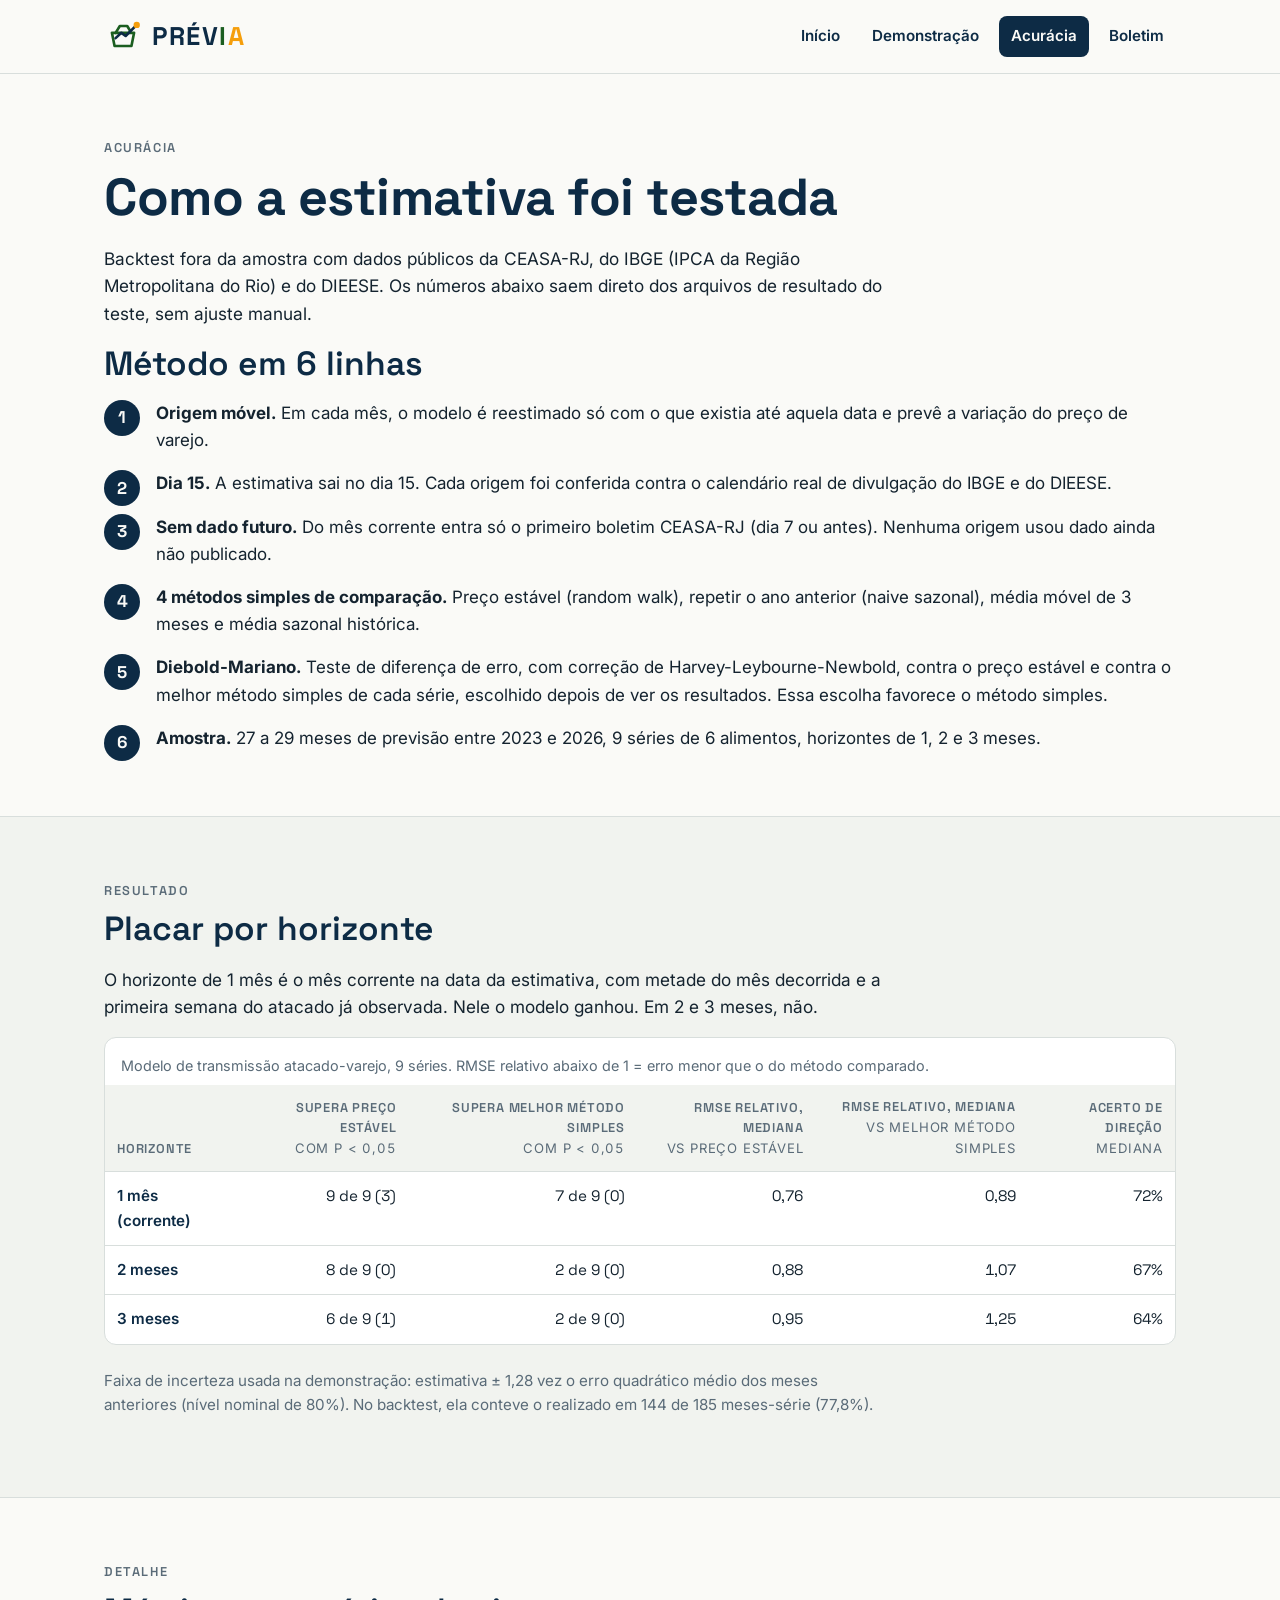
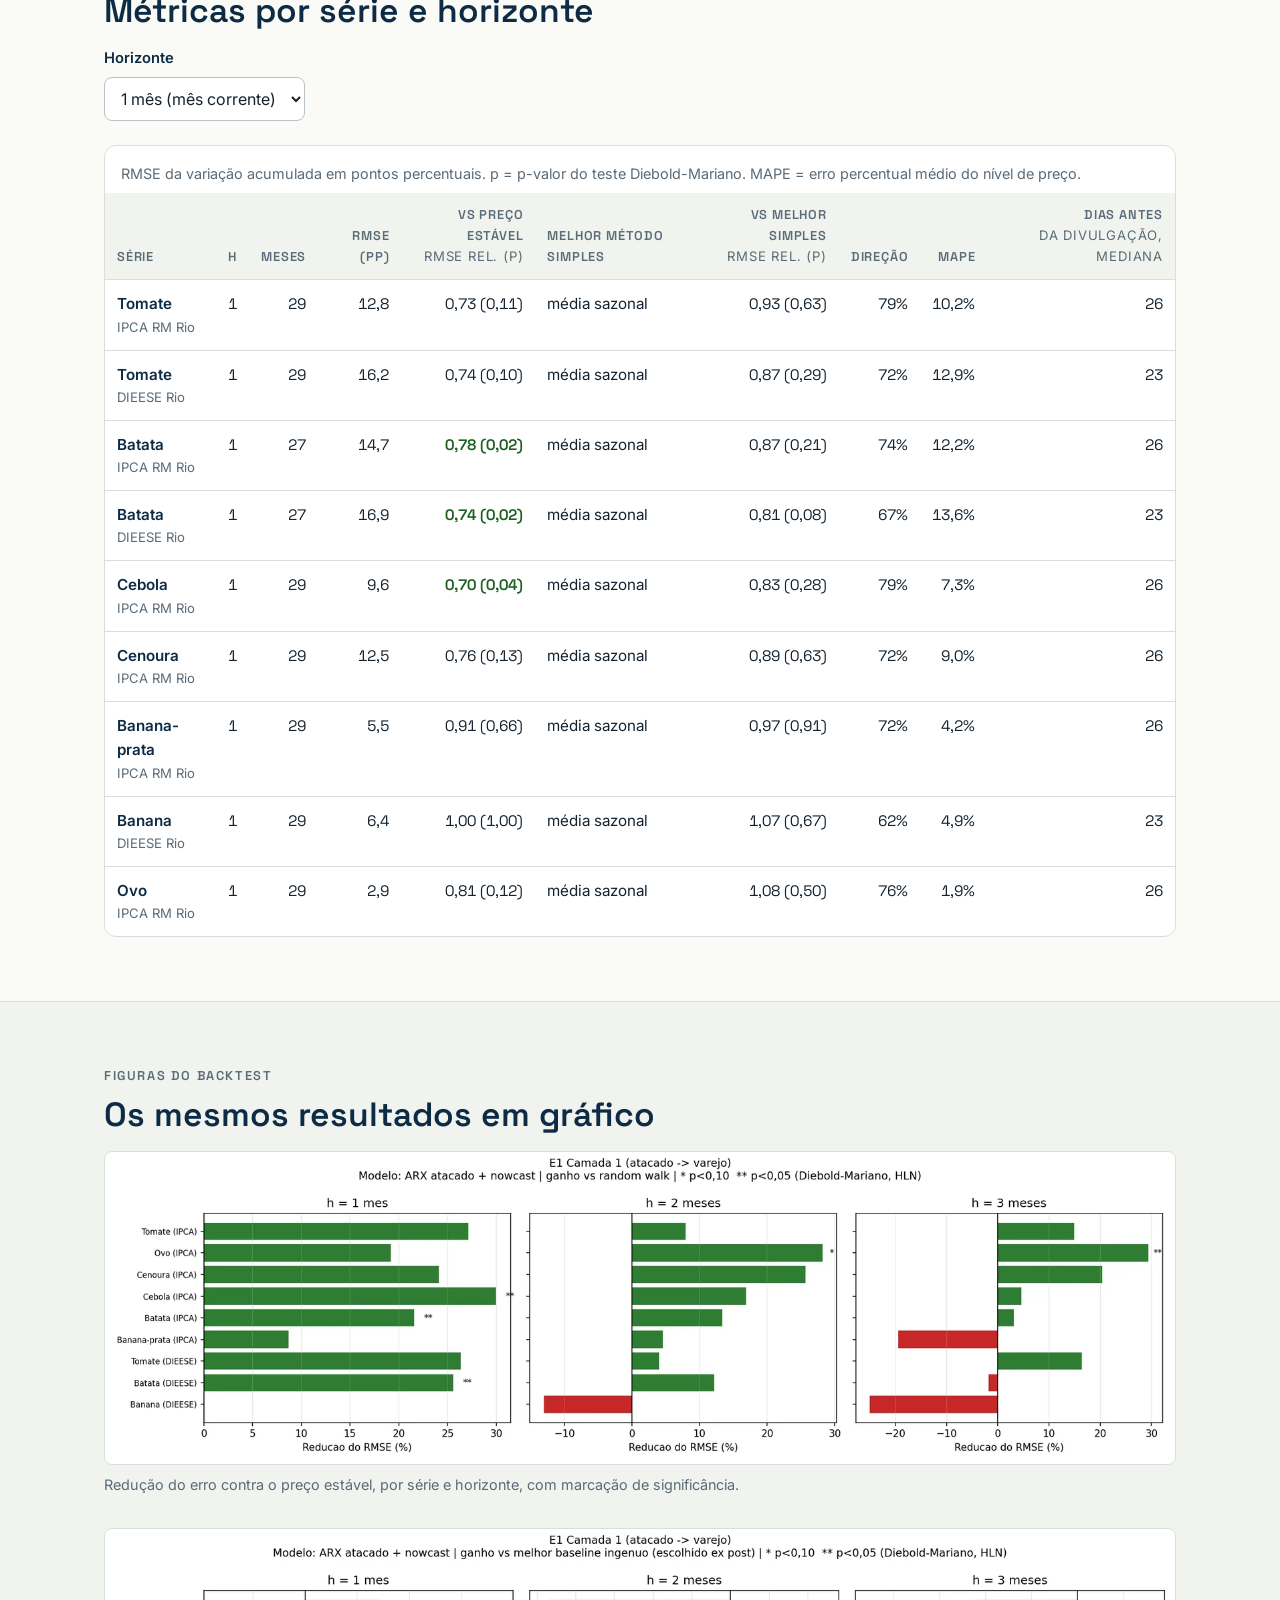
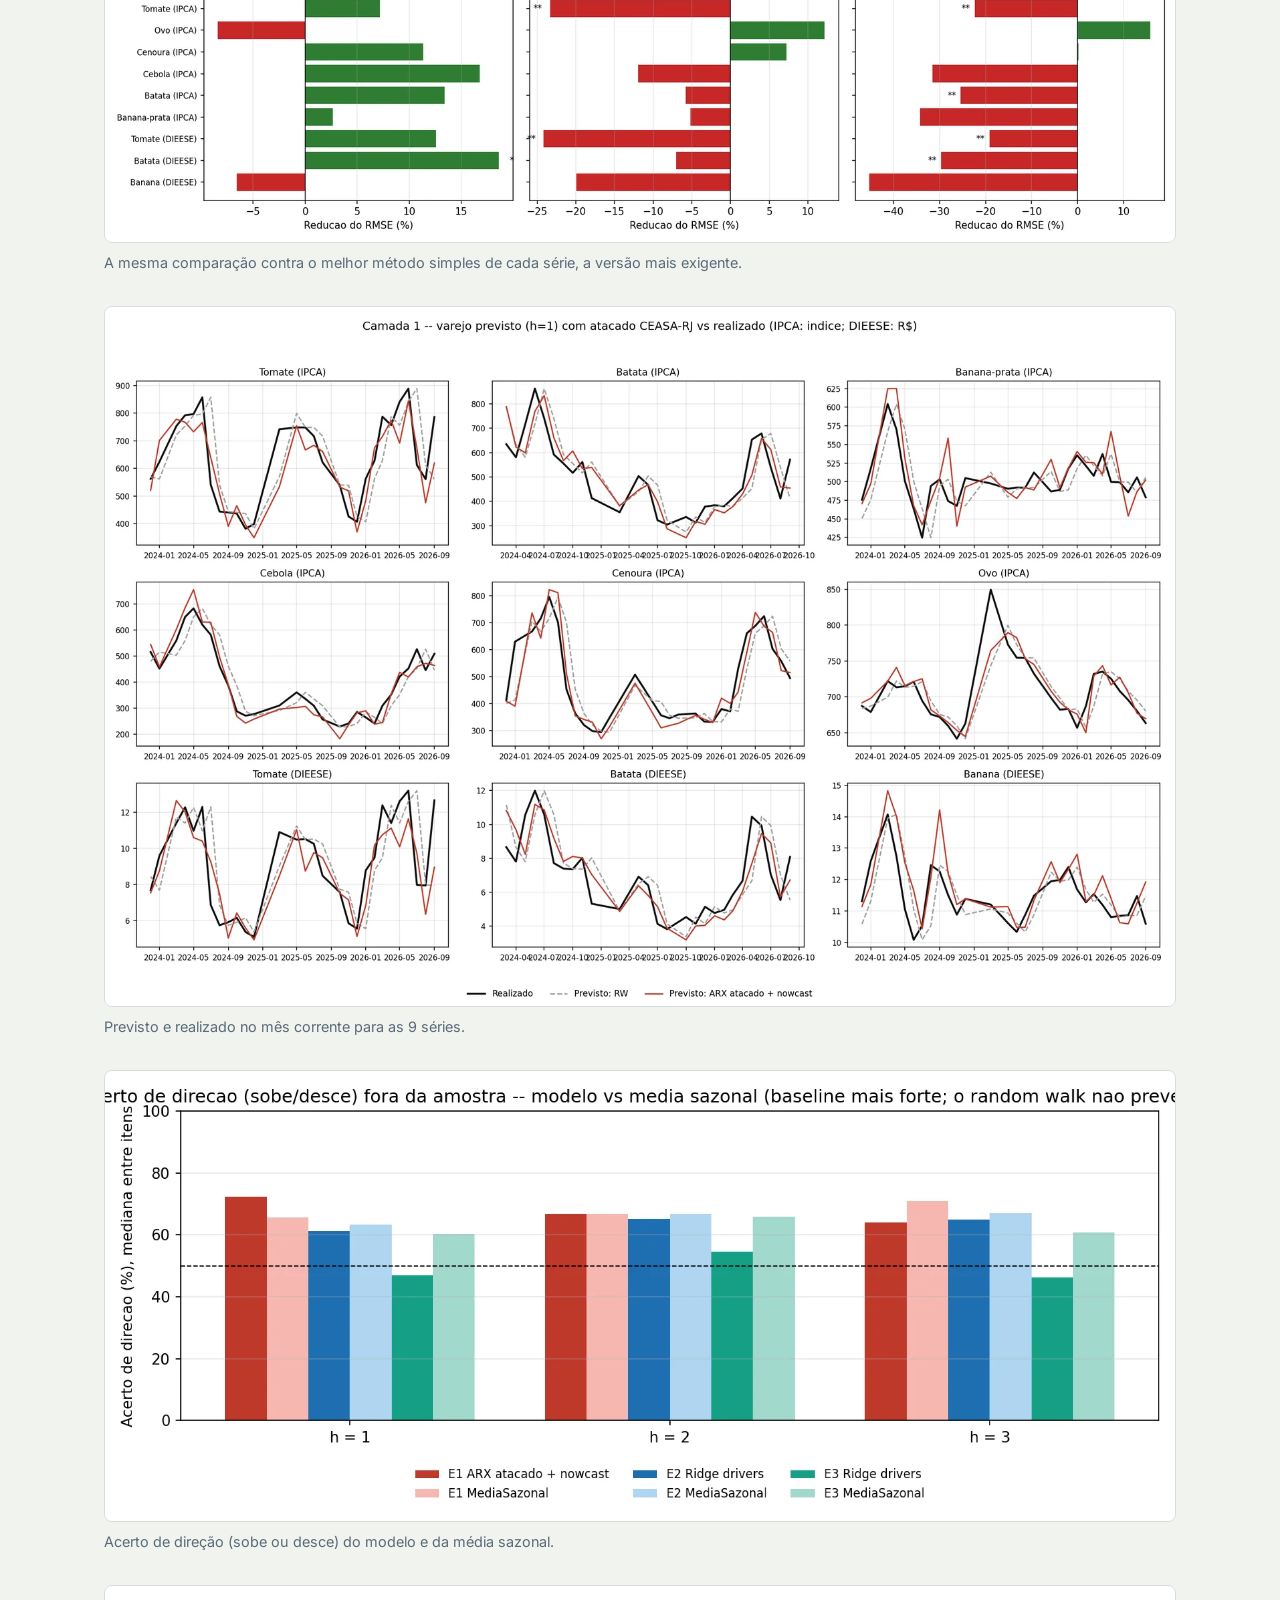
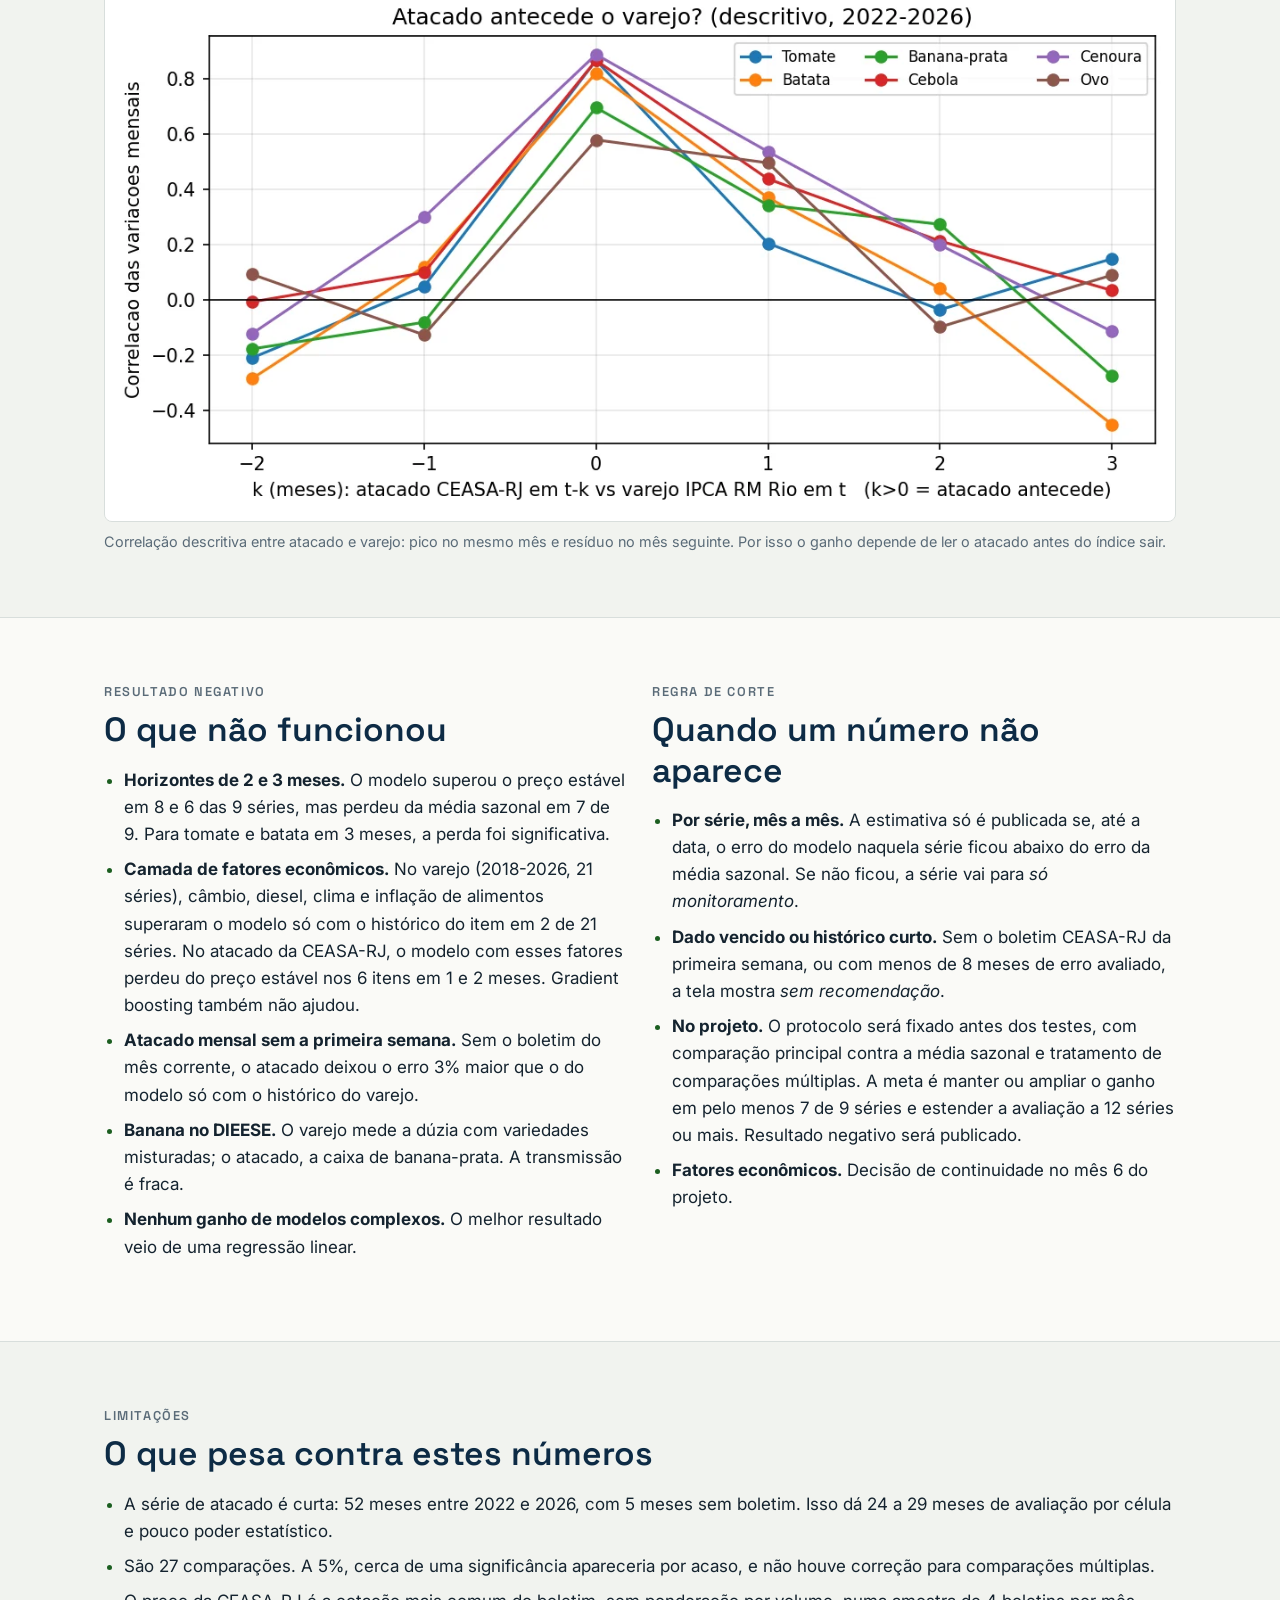
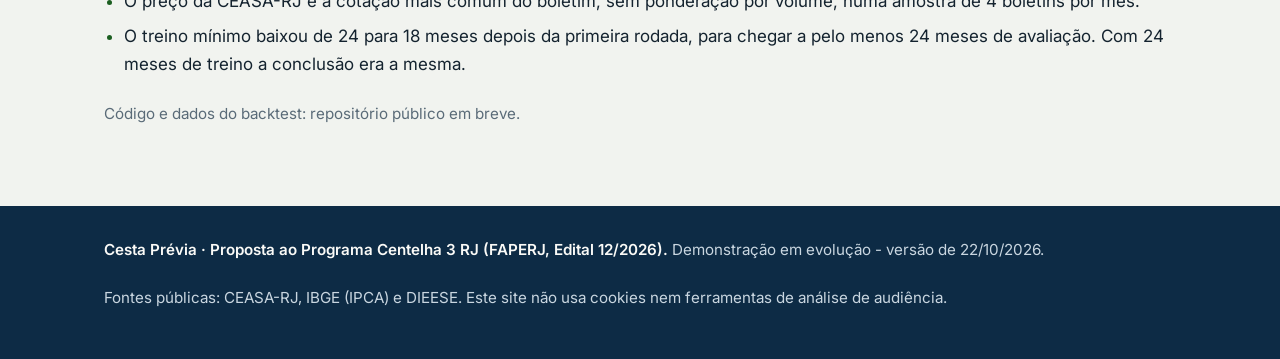
==== acuracia/index.html @ 847cf332 "Site de demonstracao da PREVIA (Centelha 3 RJ, Fase 2)" ====
<!DOCTYPE html>
<html lang="pt-BR">
<head>
<meta charset="utf-8">
<meta name="viewport" content="width=device-width, initial-scale=1">
<title>Acurácia · Cesta Prévia</title>
<meta name="description" content="Como a PRÉVIA foi testada: backtest fora da amostra com dados públicos, métricas por item e horizonte, figuras, o que não funcionou e a regra de corte.">
<meta name="theme-color" content="#0D2B45">
<link rel="icon" type="image/png" sizes="32x32" href="../assets/img/favicon-32.png">
<link rel="apple-touch-icon" href="../assets/img/apple-touch-icon.png">
<link rel="preconnect" href="https://fonts.googleapis.com">
<link rel="preconnect" href="https://fonts.gstatic.com" crossorigin>
<link rel="stylesheet" href="https://fonts.googleapis.com/css2?family=Inter:wght@400;500;600;700&family=Space+Grotesk:wght@500;600;700&display=swap">
<link rel="stylesheet" href="../assets/css/site.css">
<script src="../assets/js/comum.js" defer></script>
<script src="../assets/js/acuracia.js" defer></script>
</head>
<body>
<a class="pular" href="#conteudo">Pular para o conteúdo</a>

<header class="topo">
  <div class="container">
    <a class="marca" href="../" aria-label="PRÉVIA, página inicial">
      <svg viewBox="0 0 72 72" aria-hidden="true" focusable="false"><path d="M22 30 L30 17 H44 L50 27" stroke="#1B5E20" stroke-width="5" fill="none" stroke-linecap="round" stroke-linejoin="round"/><path d="M15 30 H57 L52 55 H20 Z" stroke="#1B5E20" stroke-width="5" fill="none" stroke-linejoin="round"/><path d="M22 40 L33 30 L41 36 L62 15" stroke="#0D2B45" stroke-width="5" fill="none" stroke-linecap="round" stroke-linejoin="round"/><circle cx="62" cy="15" r="6" fill="#F59E0B"/></svg>
      <span class="wordmark" aria-hidden="true">PRÉV<span class="i">I</span><span class="a">A</span></span>
    </a>
    <nav class="nav" aria-label="Principal">
      <ul>
        <li><a href="../">Início</a></li>
        <li><a href="../demo/">Demonstração</a></li>
        <li><a href="./" aria-current="page">Acurácia</a></li>
        <li><a href="../boletim/">Boletim</a></li>
      </ul>
    </nav>
  </div>
</header>

<main id="conteudo">
  <section class="secao" aria-labelledby="t-acc">
    <div class="container">
      <span class="rotulo">Acurácia</span>
      <h1 id="t-acc">Como a estimativa foi testada</h1>
      <p class="intro">Backtest fora da amostra com dados públicos da CEASA-RJ, do IBGE (IPCA da Região Metropolitana do Rio) e do DIEESE. Os números abaixo saem direto dos arquivos de resultado do teste, sem ajuste manual.</p>

      <h2>Método em 6 linhas</h2>
      <ol class="passos">
        <li><strong>Origem móvel.</strong> Em cada mês, o modelo é reestimado só com o que existia até aquela data e prevê a variação do preço de varejo.</li>
        <li><strong>Dia 15.</strong> A estimativa sai no dia 15. Cada origem foi conferida contra o calendário real de divulgação do IBGE e do DIEESE.</li>
        <li><strong>Sem dado futuro.</strong> Do mês corrente entra só o primeiro boletim CEASA-RJ (dia 7 ou antes). Nenhuma origem usou dado ainda não publicado.</li>
        <li><strong>4 métodos simples de comparação.</strong> Preço estável (random walk), repetir o ano anterior (naive sazonal), média móvel de 3 meses e média sazonal histórica.</li>
        <li><strong>Diebold-Mariano.</strong> Teste de diferença de erro, com correção de Harvey-Leybourne-Newbold, contra o preço estável e contra o melhor método simples de cada série, escolhido depois de ver os resultados. Essa escolha favorece o método simples.</li>
        <li><strong>Amostra.</strong> 27 a 29 meses de previsão entre 2023 e 2026, 9 séries de 6 alimentos, horizontes de 1, 2 e 3 meses.</li>
      </ol>
    </div>
  </section>

  <section class="secao secao-suave" aria-labelledby="t-placar">
    <div class="container">
      <span class="rotulo">Resultado</span>
      <h2 id="t-placar">Placar por horizonte</h2>
      <p class="intro">O horizonte de 1 mês é o mês corrente na data da estimativa, com metade do mês decorrida e a primeira semana do atacado já observada. Nele o modelo ganhou. Em 2 e 3 meses, não.</p>
      <div class="tabela-rolagem" tabindex="0" role="region" aria-labelledby="cap-placar">
        <table>
          <caption id="cap-placar">Modelo de transmissão atacado-varejo, 9 séries. RMSE relativo abaixo de 1 = erro menor que o do método comparado.</caption>
          <thead><tr>
            <th scope="col">Horizonte</th>
            <th scope="col" class="n">Supera preço estável<span class="sub">com p &lt; 0,05</span></th>
            <th scope="col" class="n">Supera melhor método simples<span class="sub">com p &lt; 0,05</span></th>
            <th scope="col" class="n">RMSE relativo, mediana<span class="sub">vs preço estável</span></th>
            <th scope="col" class="n">RMSE relativo, mediana<span class="sub">vs melhor método simples</span></th>
            <th scope="col" class="n">Acerto de direção<span class="sub">mediana</span></th>
          </tr></thead>
          <tbody id="corpo-placar"><tr><td colspan="6" class="estado">Carregando…</td></tr></tbody>
        </table>
      </div>
      <p class="ressalva" id="nota-faixa"></p>
    </div>
  </section>

  <section class="secao" aria-labelledby="t-metricas">
    <div class="container">
      <span class="rotulo">Detalhe</span>
      <h2 id="t-metricas">Métricas por série e horizonte</h2>
      <div class="controles">
        <div class="campo">
          <label for="sel-h">Horizonte</label>
          <select id="sel-h">
            <option value="1" selected>1 mês (mês corrente)</option>
            <option value="2">2 meses</option>
            <option value="3">3 meses</option>
            <option value="todos">Todos</option>
          </select>
        </div>
      </div>
      <div class="tabela-rolagem" tabindex="0" role="region" aria-labelledby="cap-metricas">
        <table>
          <caption id="cap-metricas">RMSE da variação acumulada em pontos percentuais. p = p-valor do teste Diebold-Mariano. MAPE = erro percentual médio do nível de preço.</caption>
          <thead><tr>
            <th scope="col">Série</th>
            <th scope="col" class="n">h</th>
            <th scope="col" class="n">Meses</th>
            <th scope="col" class="n">RMSE (pp)</th>
            <th scope="col" class="n">vs preço estável<span class="sub">RMSE rel. (p)</span></th>
            <th scope="col">Melhor método simples</th>
            <th scope="col" class="n">vs melhor simples<span class="sub">RMSE rel. (p)</span></th>
            <th scope="col" class="n">Direção</th>
            <th scope="col" class="n">MAPE</th>
            <th scope="col" class="n">Dias antes<span class="sub">da divulgação, mediana</span></th>
          </tr></thead>
          <tbody id="corpo-metricas"><tr><td colspan="10" class="estado">Carregando…</td></tr></tbody>
        </table>
      </div>
    </div>
  </section>

  <section class="secao secao-suave" aria-labelledby="t-fig">
    <div class="container">
      <span class="rotulo">Figuras do backtest</span>
      <h2 id="t-fig">Os mesmos resultados em gráfico</h2>
      <div class="figuras">
        <figure>
          <img src="../assets/img/figuras/fig4_E1_ganho_vs_rw.webp" width="1600" height="467" loading="lazy" alt="Barras de redução do RMSE contra o preço estável por série e horizonte. No horizonte de 1 mês as 9 séries têm redução, com significância a 5% em cebola IPCA, batata IPCA e batata DIEESE.">
          <figcaption>Redução do erro contra o preço estável, por série e horizonte, com marcação de significância.</figcaption>
        </figure>
        <figure>
          <img src="../assets/img/figuras/fig4b_E1_ganho_vs_melhor_baseline.webp" width="1600" height="467" loading="lazy" alt="Barras de redução do RMSE contra o melhor método simples. No horizonte de 1 mês 7 de 9 séries têm redução, nenhuma significativa; em 2 e 3 meses a maioria das séries tem aumento de erro.">
          <figcaption>A mesma comparação contra o melhor método simples de cada série, a versão mais exigente.</figcaption>
        </figure>
        <figure>
          <img src="../assets/img/figuras/fig1_E1_previsto_vs_realizado_h1.webp" width="1600" height="1046" loading="lazy" alt="Nove painéis com a variação mensal prevista e a realizada no horizonte de 1 mês, de dezembro de 2023 a setembro de 2026, uma por série.">
          <figcaption>Previsto e realizado no mês corrente para as 9 séries.</figcaption>
        </figure>
        <figure>
          <img src="../assets/img/figuras/fig7_acerto_direcao.webp" width="1500" height="630" loading="lazy" alt="Barras de acerto de direção do modelo e da média sazonal por série no horizonte de 1 mês; mediana de 72% para o modelo e 66% para a média sazonal.">
          <figcaption>Acerto de direção (sobe ou desce) do modelo e da média sazonal.</figcaption>
        </figure>
        <figure>
          <img src="../assets/img/figuras/fig0_atacado_antecede_varejo.webp" width="1200" height="600" loading="lazy" alt="Correlação entre a variação do atacado com defasagem de k meses e a variação do varejo, por item; o pico fica em k igual a zero, com resíduo em k igual a um.">
          <figcaption>Correlação descritiva entre atacado e varejo: pico no mesmo mês e resíduo no mês seguinte. Por isso o ganho depende de ler o atacado antes do índice sair.</figcaption>
        </figure>
      </div>
    </div>
  </section>

  <section class="secao" aria-labelledby="t-nao">
    <div class="container grade-2">
      <div>
        <span class="rotulo">Resultado negativo</span>
        <h2 id="t-nao">O que não funcionou</h2>
        <ul class="lista">
          <li><strong>Horizontes de 2 e 3 meses.</strong> O modelo superou o preço estável em 8 e 6 das 9 séries, mas perdeu da média sazonal em 7 de 9. Para tomate e batata em 3 meses, a perda foi significativa.</li>
          <li><strong>Camada de fatores econômicos.</strong> No varejo (2018-2026, 21 séries), câmbio, diesel, clima e inflação de alimentos superaram o modelo só com o histórico do item em 2 de 21 séries. No atacado da CEASA-RJ, o modelo com esses fatores perdeu do preço estável nos 6 itens em 1 e 2 meses. Gradient boosting também não ajudou.</li>
          <li><strong>Atacado mensal sem a primeira semana.</strong> Sem o boletim do mês corrente, o atacado deixou o erro 3% maior que o do modelo só com o histórico do varejo.</li>
          <li><strong>Banana no DIEESE.</strong> O varejo mede a dúzia com variedades misturadas; o atacado, a caixa de banana-prata. A transmissão é fraca.</li>
          <li><strong>Nenhum ganho de modelos complexos.</strong> O melhor resultado veio de uma regressão linear.</li>
        </ul>
      </div>
      <div>
        <span class="rotulo">Regra de corte</span>
        <h2>Quando um número não aparece</h2>
        <ul class="lista">
          <li><strong>Por série, mês a mês.</strong> A estimativa só é publicada se, até a data, o erro do modelo naquela série ficou abaixo do erro da média sazonal. Se não ficou, a série vai para <em>só monitoramento</em>.</li>
          <li><strong>Dado vencido ou histórico curto.</strong> Sem o boletim CEASA-RJ da primeira semana, ou com menos de 8 meses de erro avaliado, a tela mostra <em>sem recomendação</em>.</li>
          <li><strong>No projeto.</strong> O protocolo será fixado antes dos testes, com comparação principal contra a média sazonal e tratamento de comparações múltiplas. A meta é manter ou ampliar o ganho em pelo menos 7 de 9 séries e estender a avaliação a 12 séries ou mais. Resultado negativo será publicado.</li>
          <li><strong>Fatores econômicos.</strong> Decisão de continuidade no mês 6 do projeto.</li>
        </ul>
      </div>
    </div>
  </section>

  <section class="secao secao-suave" aria-labelledby="t-lim">
    <div class="container">
      <span class="rotulo">Limitações</span>
      <h2 id="t-lim">O que pesa contra estes números</h2>
      <ul class="lista">
        <li>A série de atacado é curta: 52 meses entre 2022 e 2026, com 5 meses sem boletim. Isso dá 24 a 29 meses de avaliação por célula e pouco poder estatístico.</li>
        <li>São 27 comparações. A 5%, cerca de uma significância apareceria por acaso, e não houve correção para comparações múltiplas.</li>
        <li>O preço da CEASA-RJ é a cotação mais comum do boletim, sem ponderação por volume, numa amostra de 4 boletins por mês.</li>
        <li>O treino mínimo baixou de 24 para 18 meses depois da primeira rodada, para chegar a pelo menos 24 meses de avaliação. Com 24 meses de treino a conclusão era a mesma.</li>
      </ul>
      <p class="ressalva">Código e dados do backtest: repositório público em breve.</p>
    </div>
  </section>
</main>

<footer class="rodape">
  <div class="container">
    <p><strong>Cesta Prévia · Proposta ao Programa Centelha 3 RJ (FAPERJ, Edital 12/2026).</strong> Demonstração em evolução - versão de 22/10/2026.</p>
    <p>Fontes públicas: CEASA-RJ, IBGE (IPCA) e DIEESE. Este site não usa cookies nem ferramentas de análise de audiência.</p>
  </div>
</footer>
</body>
</html>
---- assets/css/site.css ----
/* PRÉVIA, demo pública. Tokens do guia de identidade (Papel, Navy, Verde, Âmbar só para alta). */
:root {
  --papel: #FAFAF7;
  --branco: #FFFFFF;
  --navy: #0D2B45;
  --navy-2: #12324B;
  --verde: #1B5E20;
  --verde-claro: #E8F1E8;
  --verde-brilho: #3DDC84;
  --ambar: #F59E0B;
  --tinta: #14232F;
  --muted: #5A6B78;
  --linha: #D8DEDC;
  --linha-forte: #B9C3C8;
  --fundo-suave: #F1F3EF;
  --soft-escuro: #C9D6E0;
  --display: "Space Grotesk", "Segoe UI", system-ui, sans-serif;
  --texto: "Inter", -apple-system, "Segoe UI", Roboto, sans-serif;
  --s1: 4px; --s2: 8px; --s3: 16px; --s4: 24px; --s5: 32px; --s6: 48px; --s7: 64px;
  --raio: 12px;
  --largura: 1120px;
}

*, *::before, *::after { box-sizing: border-box; }
html { -webkit-text-size-adjust: 100%; scroll-behavior: smooth; }
@media (prefers-reduced-motion: reduce) { html { scroll-behavior: auto; } }
body {
  margin: 0; background: var(--papel); color: var(--tinta);
  font-family: var(--texto); font-size: 17px; line-height: 1.6;
}
img { max-width: 100%; height: auto; display: block; }
a { color: var(--verde); text-underline-offset: 3px; }
a:hover { color: var(--navy); }
:focus-visible { outline: 3px solid var(--navy); outline-offset: 2px; border-radius: 4px; }
h1, h2, h3, h4 { font-family: var(--display); color: var(--navy); line-height: 1.2; margin: 0 0 var(--s3); }
h1 { font-size: clamp(2rem, 4.6vw, 3.25rem); font-weight: 700; letter-spacing: -0.5px; }
h2 { font-size: clamp(1.6rem, 3vw, 2.1rem); font-weight: 600; }
h3 { font-size: 1.25rem; font-weight: 600; }
p { margin: 0 0 var(--s3); }
.num, .tab-num { font-family: var(--display); font-variant-numeric: tabular-nums; }
.muted { color: var(--muted); }
.sr-only {
  position: absolute; width: 1px; height: 1px; padding: 0; margin: -1px;
  overflow: hidden; clip: rect(0, 0, 0, 0); white-space: nowrap; border: 0;
}

/* Pular para o conteúdo */
.pular {
  position: absolute; left: var(--s3); top: -60px; z-index: 100;
  background: var(--navy); color: var(--papel); padding: var(--s2) var(--s3); border-radius: 8px;
}
.pular:focus { top: var(--s2); color: var(--papel); }

.container { max-width: var(--largura); margin: 0 auto; padding: 0 var(--s4); }

/* Cabeçalho */
.topo { background: var(--papel); border-bottom: 1px solid var(--linha); }
.topo .container { display: flex; align-items: center; justify-content: space-between; gap: var(--s3); flex-wrap: wrap; padding-top: var(--s3); padding-bottom: var(--s3); }
.marca { display: inline-flex; align-items: center; gap: 10px; text-decoration: none; color: var(--navy); }
.marca svg { width: 38px; height: 38px; flex: none; }
.wordmark { font-family: var(--display); font-weight: 700; font-size: 1.6rem; letter-spacing: 1.5px; color: var(--navy); }
.wordmark .i { color: var(--verde); }
.wordmark .a { color: var(--ambar); } /* cor travada pelo guia; logotipo é isento do critério de contraste e o link tem nome acessível */
.nav ul { list-style: none; display: flex; flex-wrap: wrap; gap: var(--s1) var(--s2); margin: 0; padding: 0; }
.nav a {
  display: inline-block; padding: 8px 12px; border-radius: 8px; text-decoration: none;
  color: var(--navy); font-weight: 600; font-size: 0.95rem; min-height: 40px;
}
.nav a:hover { background: var(--fundo-suave); }
.nav a[aria-current="page"] { background: var(--navy); color: var(--papel); }

/* Faixa de demonstração */
.faixa-demo {
  background: var(--navy); color: var(--papel); font-size: 0.95rem;
  position: sticky; top: 0; z-index: 50; border-bottom: 3px solid var(--ambar);
}
.faixa-demo .container { display: flex; gap: var(--s3); align-items: center; padding-top: 10px; padding-bottom: 10px; flex-wrap: wrap; }
.selo {
  font-family: var(--display); font-weight: 700; font-size: 0.78rem; letter-spacing: 1.4px;
  background: var(--ambar); color: #0B1A2A; border-radius: 6px; padding: 4px 10px; text-transform: uppercase;
}

/* Botões */
.botao {
  display: inline-flex; align-items: center; justify-content: center; gap: var(--s2);
  font-family: var(--display); font-weight: 600; font-size: 1.05rem; text-decoration: none;
  border-radius: var(--raio); padding: 14px 24px; min-height: 48px; border: 2px solid transparent; cursor: pointer;
}
.botao-principal { background: var(--verde); color: #FFFFFF; }
.botao-principal:hover { background: #144A18; color: #FFFFFF; }
.botao-secundario { background: transparent; color: var(--papel); border-color: var(--soft-escuro); }
.botao-secundario:hover { background: var(--navy-2); color: var(--papel); }
.botao-claro { background: var(--branco); color: var(--navy); border-color: var(--linha-forte); }
.botao-claro:hover { border-color: var(--navy); color: var(--navy); }
.botao-pequeno { font-size: 0.92rem; padding: 8px 14px; min-height: 40px; }
button.botao[disabled] { opacity: 0.6; cursor: not-allowed; }

/* Hero */
.hero { background: var(--navy); color: var(--papel); padding: var(--s7) 0 var(--s6); overflow: hidden; }
.hero .container { display: grid; grid-template-columns: 1.25fr 1fr; gap: var(--s5); align-items: center; }
.hero h1 { color: var(--papel); }
.hero .lead { font-size: 1.2rem; color: var(--soft-escuro); max-width: 36em; }
.hero .acoes { display: flex; flex-wrap: wrap; gap: var(--s3); margin-top: var(--s4); }
.hero-grafico svg { width: 100%; height: auto; }
.hero-nota { font-size: 0.85rem; color: #9FB0BC; margin-top: var(--s2); }

/* Seções */
.secao { padding: var(--s7) 0; }
.secao + .secao { border-top: 1px solid var(--linha); }
.secao-suave { background: var(--fundo-suave); }
.rotulo {
  display: block; font-family: var(--display); font-size: 0.8rem; font-weight: 600;
  letter-spacing: 1.6px; text-transform: uppercase; color: var(--muted); margin-bottom: var(--s2);
}
.intro { max-width: 46em; font-size: 1.08rem; }
.grade-2 { display: grid; grid-template-columns: repeat(2, minmax(0, 1fr)); gap: var(--s4); }
.grade-3 { display: grid; grid-template-columns: repeat(3, minmax(0, 1fr)); gap: var(--s4); }
.grade-4 { display: grid; grid-template-columns: repeat(4, minmax(0, 1fr)); gap: var(--s3); }
.grade-numeros { display: grid; grid-template-columns: repeat(auto-fit, minmax(190px, 1fr)); gap: var(--s3); }
.cartao {
  background: var(--branco); border: 1px solid var(--linha); border-radius: var(--raio); padding: var(--s4);
}
.cartao h3 { margin-bottom: var(--s2); }
.cartao p:last-child, .cartao ul:last-child { margin-bottom: 0; }
.tag {
  display: inline-block; font-family: var(--display); font-weight: 600; font-size: 0.78rem;
  letter-spacing: 1px; text-transform: uppercase; border-radius: 999px; padding: 3px 10px; margin-bottom: var(--s2);
}
.tag-pronto { background: var(--verde-claro); color: var(--verde); }
.tag-pd { background: var(--fundo-suave); color: var(--navy); border: 1.5px dashed var(--muted); }

/* Números da evidência */
.numero { background: var(--branco); border: 1px solid var(--linha); border-radius: var(--raio); padding: var(--s4); }
.numero .valor { font-family: var(--display); font-weight: 700; font-size: clamp(2.2rem, 4vw, 2.9rem); color: var(--navy); line-height: 1; display: block; margin-bottom: var(--s2); font-variant-numeric: tabular-nums; }
.numero .valor small { font-size: 0.5em; font-weight: 600; color: var(--muted); }
.numero p { font-size: 0.95rem; margin: 0; }
.ressalva { font-size: 0.95rem; color: var(--muted); max-width: 52em; margin-top: var(--s4); }

/* Passos */
.passos { counter-reset: passo; list-style: none; padding: 0; margin: 0; display: grid; gap: var(--s3); }
.passos li { position: relative; padding-left: 52px; }
.passos li::before {
  counter-increment: passo; content: counter(passo); position: absolute; left: 0; top: 0;
  width: 36px; height: 36px; border-radius: 50%; background: var(--navy); color: var(--papel);
  font-family: var(--display); font-weight: 700; display: flex; align-items: center; justify-content: center;
}

/* Equipe */
.pessoa h3 { margin-bottom: 4px; }
.pessoa .papel { font-family: var(--display); color: var(--verde); font-weight: 600; margin-bottom: var(--s2); }

/* Rodapé */
.rodape { background: var(--navy); color: var(--soft-escuro); padding: var(--s5) 0; font-size: 0.95rem; }
.rodape a { color: var(--papel); }
.rodape .container { display: grid; gap: var(--s2); }
.rodape strong { color: var(--papel); font-weight: 600; }

/* Tabelas */
.tabela-rolagem { overflow-x: auto; border: 1px solid var(--linha); border-radius: var(--raio); background: var(--branco); }
.tabela-rolagem:focus-visible { outline-offset: 4px; }
table { border-collapse: collapse; width: 100%; font-size: 0.95rem; }
caption { text-align: left; padding: var(--s3) var(--s3) var(--s2); color: var(--muted); font-size: 0.9rem; caption-side: top; }
th, td { padding: 12px 12px; text-align: left; vertical-align: top; border-bottom: 1px solid var(--linha); }
thead th {
  font-family: var(--display); font-size: 0.8rem; font-weight: 600; letter-spacing: 0.8px;
  text-transform: uppercase; color: var(--muted); background: var(--fundo-suave); vertical-align: bottom;
}
tbody tr:last-child td, tbody tr:last-child th { border-bottom: 0; }
tbody th { font-weight: 600; color: var(--navy); }
td.n, th.n { text-align: right; font-family: var(--display); font-variant-numeric: tabular-nums; white-space: nowrap; }
.sub { display: block; font-size: 0.82rem; color: var(--muted); font-weight: 400; font-family: var(--texto); }
tr.linha-grupo td, tr.linha-grupo th { border-top: 2px solid var(--linha-forte); }
.destaque-ok { color: var(--verde); font-weight: 600; }

/* Variação com seta (cor nunca sozinha: sempre glifo + sinal) */
.var { display: inline-flex; align-items: center; gap: 6px; font-family: var(--display); font-weight: 600; white-space: nowrap; font-variant-numeric: tabular-nums; }
.seta {
  display: inline-flex; align-items: center; justify-content: center; width: 20px; height: 20px;
  border-radius: 5px; font-size: 0.7rem; line-height: 1; flex: none;
}
.seta-alta { background: var(--ambar); color: #0B1A2A; }
.seta-queda { background: var(--verde); color: #FFFFFF; }
.seta-estavel { background: #DCE2E6; color: var(--navy); }
.faixa-txt { display: block; font-size: 0.82rem; color: var(--muted); font-family: var(--texto); font-weight: 500; }

/* Status */
.status {
  display: inline-block; font-family: var(--display); font-weight: 700; font-size: 0.75rem; letter-spacing: 0.8px;
  text-transform: uppercase; border-radius: 999px; padding: 5px 10px; white-space: nowrap;
}
.status-estimativa { background: var(--verde-claro); color: var(--verde); border: 1.5px solid var(--verde); }
.status-monitoramento { background: var(--branco); color: var(--navy); border: 1.5px dashed var(--muted); }
.status-sem_recomendacao { background: var(--fundo-suave); color: var(--tinta); border: 1.5px solid var(--linha-forte); }
.motivo { display: block; font-size: 0.8rem; color: var(--muted); margin-top: 6px; max-width: 16em; white-space: normal; }

/* Controles */
.controles { display: flex; flex-wrap: wrap; gap: var(--s3); align-items: flex-end; margin-bottom: var(--s4); }
.campo { display: grid; gap: 6px; }
.campo label, .rotulo-campo { font-weight: 600; font-size: 0.92rem; color: var(--navy); }
select, input[type="text"] {
  font: inherit; font-size: 1rem; color: var(--tinta); background: var(--branco);
  border: 1.5px solid var(--linha-forte); border-radius: 8px; padding: 9px 12px; min-height: 44px;
}
select:focus-visible, input:focus-visible { border-color: var(--navy); }
input[aria-invalid="true"] { border-color: #B42318; background: #FFF6F5; }
.erro-campo { color: #B42318; font-size: 0.85rem; }
.contexto-mes { background: var(--branco); border: 1px solid var(--linha); border-left: 4px solid var(--verde); border-radius: 8px; padding: var(--s3); margin-bottom: var(--s4); }
.contexto-mes p { margin: 0; }

/* Gráfico */
.grafico-cartao { background: var(--branco); border: 1px solid var(--linha); border-radius: var(--raio); padding: var(--s4); }
.grafico svg { width: 100%; height: auto; display: block; }
.legenda { display: flex; flex-wrap: wrap; gap: var(--s2) var(--s4); list-style: none; padding: 0; margin: var(--s3) 0 0; font-size: 0.9rem; color: var(--muted); }
.legenda li { display: inline-flex; align-items: center; gap: 8px; }
.amostra { display: inline-block; width: 28px; height: 0; border-top: 3px solid var(--navy); }
.amostra-prev { border-top: 3px dashed var(--verde); }
.amostra-ms { border-top: 2px dotted var(--muted); }
.amostra-faixa { height: 12px; border: 0; background: rgba(27, 94, 32, 0.16); }
details { margin-top: var(--s3); }
summary { cursor: pointer; font-weight: 600; color: var(--navy); min-height: 32px; }

/* Componentes */
.componentes { display: grid; gap: var(--s2); margin-top: var(--s3); }
.comp-linha { display: grid; grid-template-columns: minmax(150px, 15em) 1fr 6em; gap: var(--s3); align-items: center; font-size: 0.95rem; }
.comp-barra { position: relative; height: 22px; background: var(--fundo-suave); border-radius: 4px; }
.comp-barra .eixo { position: absolute; left: 50%; top: -4px; bottom: -4px; width: 2px; background: var(--linha-forte); }
.comp-barra .preenche { position: absolute; top: 3px; bottom: 3px; border-radius: 3px; }
.preenche-pos { background: var(--navy); }
.preenche-neg { background: var(--verde); }
.comp-linha.total { font-weight: 700; border-top: 1px solid var(--linha); padding-top: var(--s2); }

/* Minha Cesta */
.cesta-grade { display: grid; grid-template-columns: 1.3fr 1fr; gap: var(--s4); align-items: start; }
.cesta-linhas { display: grid; gap: var(--s2); }
.cesta-linha { display: grid; grid-template-columns: 1.4fr 0.8fr 0.9fr auto; gap: var(--s2); align-items: end; background: var(--branco); border: 1px solid var(--linha); border-radius: 10px; padding: var(--s2) var(--s3) var(--s3); }
.cesta-linha .campo label { font-size: 0.8rem; font-weight: 600; color: var(--muted); }
.cesta-linha input, .cesta-linha select { width: 100%; }
.cesta-linha .outro-nome { margin-top: 6px; }
.botao-remover { background: transparent; border: 1.5px solid var(--linha-forte); color: var(--tinta); border-radius: 8px; min-height: 44px; min-width: 44px; cursor: pointer; font-size: 1rem; }
.botao-remover:hover { border-color: #B42318; color: #B42318; }
.resultado { background: var(--navy); color: var(--papel); border-radius: var(--raio); padding: var(--s4); position: sticky; top: 64px; }
.resultado h3 { color: var(--papel); }
.resultado .grande { font-family: var(--display); font-weight: 700; font-size: clamp(2rem, 4vw, 2.6rem); line-height: 1.1; font-variant-numeric: tabular-nums; }
.resultado .linha-res { display: flex; justify-content: space-between; gap: var(--s3); border-top: 1px solid #1E3A54; padding: 10px 0; font-size: 0.95rem; }
.resultado .linha-res span:last-child { font-family: var(--display); font-weight: 600; text-align: right; font-variant-numeric: tabular-nums; }
.resultado .nota { color: var(--soft-escuro); font-size: 0.85rem; margin-top: var(--s2); margin-bottom: 0; }
.cobertura-barra { height: 10px; background: #1E3A54; border-radius: 999px; overflow: hidden; margin: 6px 0 4px; }
.cobertura-barra div { height: 100%; background: var(--verde-brilho); }
.cesta-itens { margin-top: var(--s3); }
.cesta-itens td, .cesta-itens th { font-size: 0.9rem; }

/* Figuras */
figure { margin: 0; }
figure img { border: 1px solid var(--linha); border-radius: 8px; background: #FFFFFF; }
figcaption { font-size: 0.9rem; color: var(--muted); margin-top: var(--s2); }
.figuras { display: grid; gap: var(--s5); }

/* Boletim */
.boletim { max-width: 680px; background: var(--branco); border: 1px solid var(--linha); border-radius: 16px; padding: var(--s5); }
.boletim-cab { display: flex; align-items: center; gap: var(--s3); border-bottom: 1px solid var(--linha); padding-bottom: var(--s3); margin-bottom: var(--s4); }
.boletim-cab svg { width: 44px; height: 44px; flex: none; }
.boletim h2 { font-size: 1.4rem; margin-bottom: 2px; }
.boletim h3 { font-size: 1.08rem; margin-top: var(--s4); }
.boletim ul { padding-left: 0; list-style: none; display: grid; gap: var(--s2); margin: 0 0 var(--s3); }
.boletim li { display: grid; grid-template-columns: auto 1fr; gap: 10px; align-items: start; }
.aviso-exemplo { background: var(--fundo-suave); border: 1.5px dashed var(--muted); border-radius: 10px; padding: var(--s3); margin-bottom: var(--s4); font-size: 0.95rem; }

.grade-boletim { display: grid; grid-template-columns: 1fr 1.25fr; gap: var(--s5); align-items: start; }

/* Listas de texto */
ul.lista { padding-left: 1.2em; margin: 0 0 var(--s3); display: grid; gap: var(--s2); }
ul.lista li::marker { color: var(--verde); }

/* Formulário da cesta */
fieldset.sem-borda { border: 0; padding: 0; margin: 0; min-width: 0; }
fieldset.sem-borda legend { padding: 0; margin-bottom: var(--s2); font-weight: 600; }
.acoes-cesta { display: flex; flex-wrap: wrap; gap: var(--s2); margin-top: var(--s3); }
.cesta-linha .erro-campo { grid-column: 1 / -1; }
.cesta-linha .erro-campo:empty { display: none; }
.resultado .sub { color: var(--soft-escuro); }

/* Estados de carregamento */
.estado { padding: var(--s4); color: var(--muted); }
.estado-erro { color: #B42318; }

/* Responsivo */
@media (max-width: 960px) {
  .hero .container, .cesta-grade, .grade-boletim { grid-template-columns: 1fr; }
  .grade-4 { grid-template-columns: repeat(2, minmax(0, 1fr)); }
  .grade-3 { grid-template-columns: 1fr; }
  .resultado { position: static; }
}
@media (max-width: 640px) {
  body { font-size: 16px; }
  .container { padding: 0 var(--s3); }
  .hero { padding: var(--s6) 0 var(--s5); }
  .secao { padding: var(--s6) 0; }
  .grade-2, .grade-4 { grid-template-columns: 1fr; }
  .cesta-linha { grid-template-columns: 1fr 1fr; }
  .cesta-linha .campo-item { grid-column: 1 / -1; }
  .comp-linha { grid-template-columns: 1fr 5em; }
  .comp-linha .comp-barra { grid-column: 1 / -1; grid-row: 2; }
  .boletim { padding: var(--s4) var(--s3); }
  .wordmark { font-size: 1.35rem; }
  .nav a { padding: 8px 10px; font-size: 0.9rem; }
}
@media print {
  .faixa-demo { position: static; }
  .topo nav, .pular, .acoes { display: none; }
}

.passos-mes { margin-top: var(--s5); }
.hero .rotulo { color: #9FB0BC; }
thead th.n { white-space: normal; }
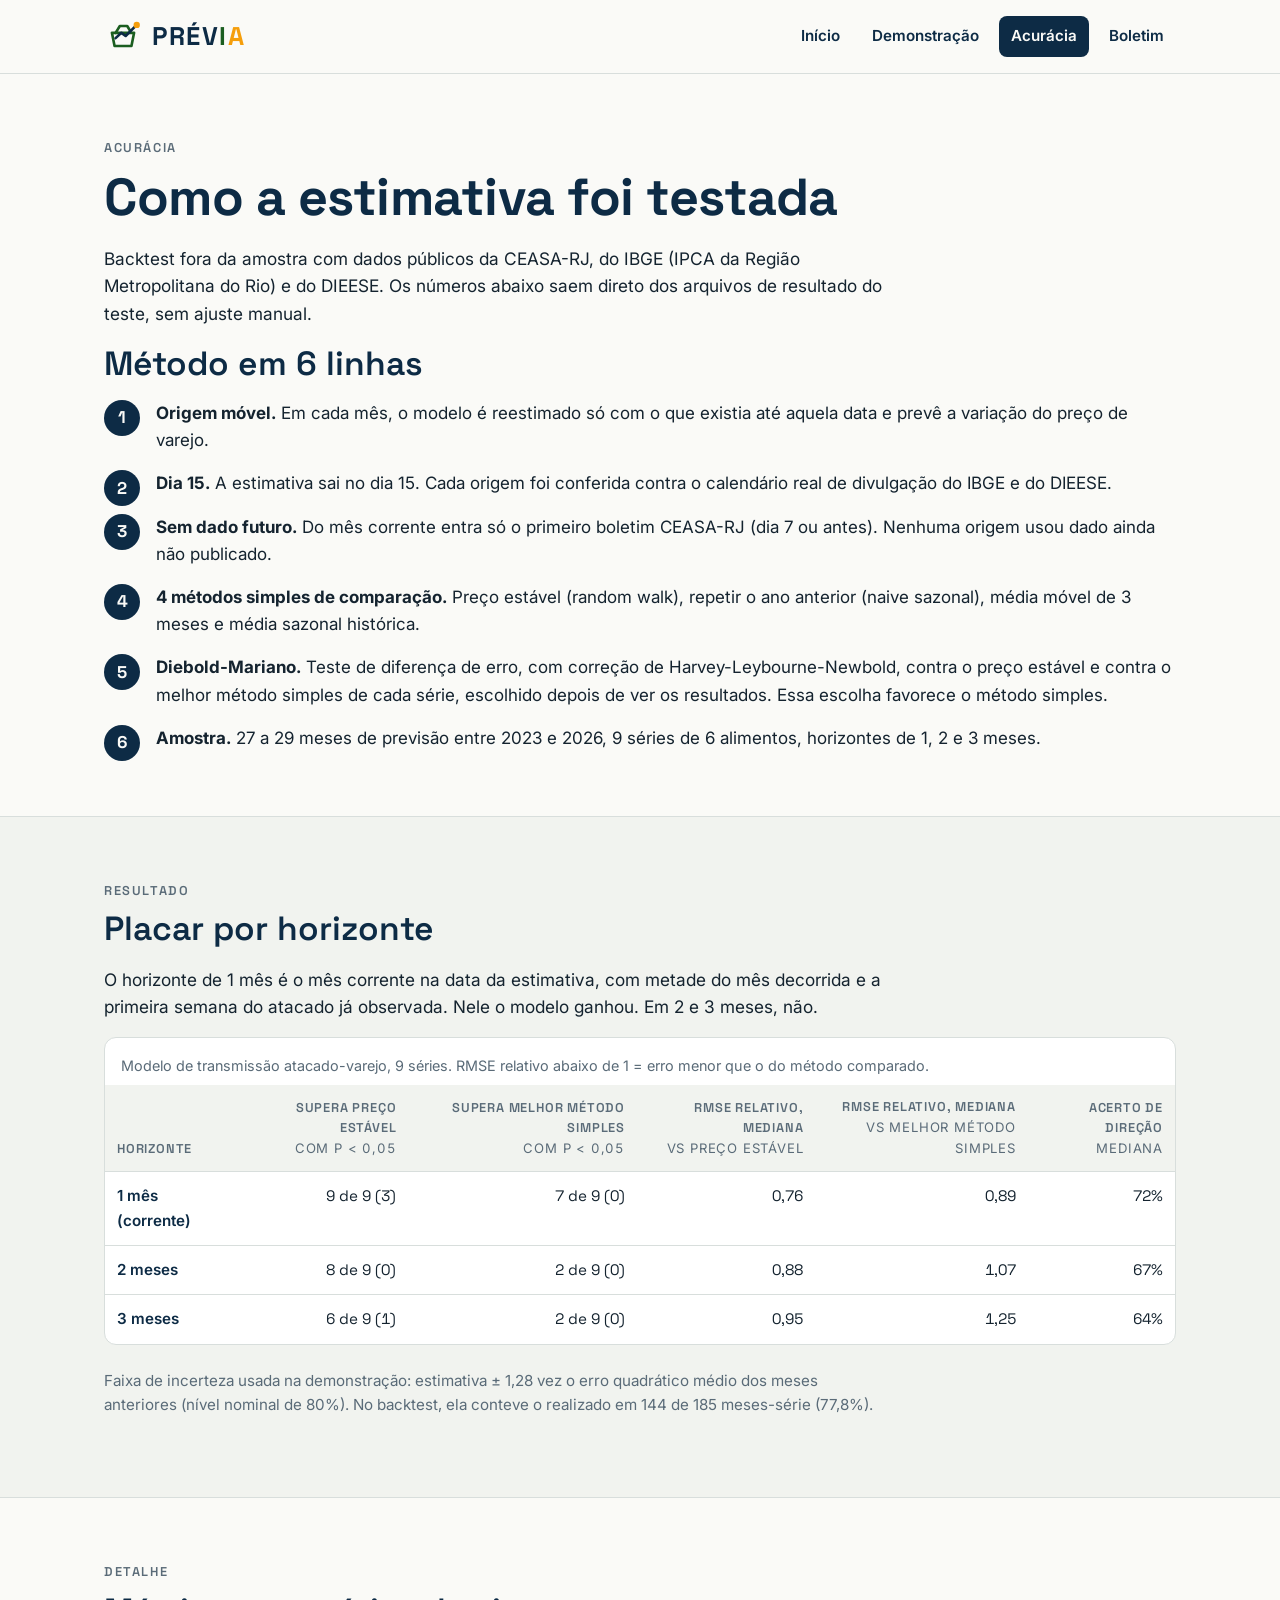
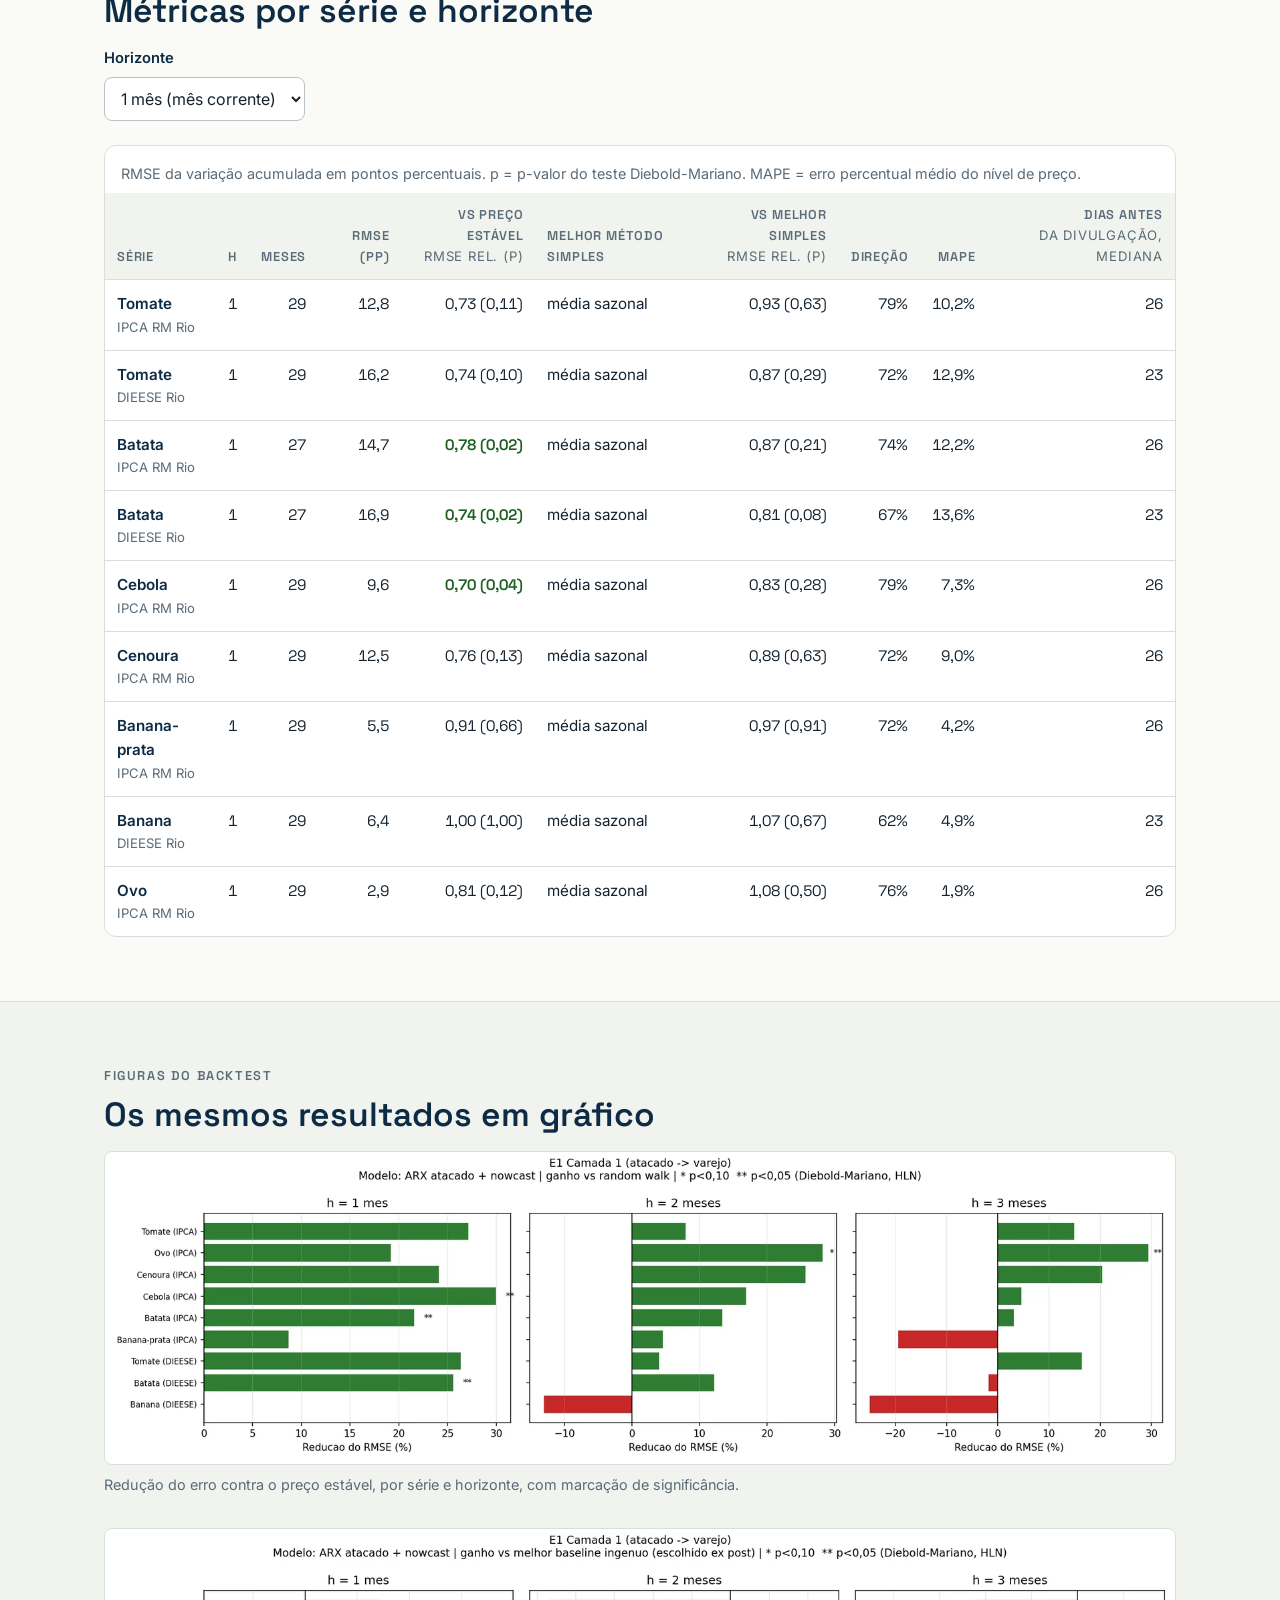
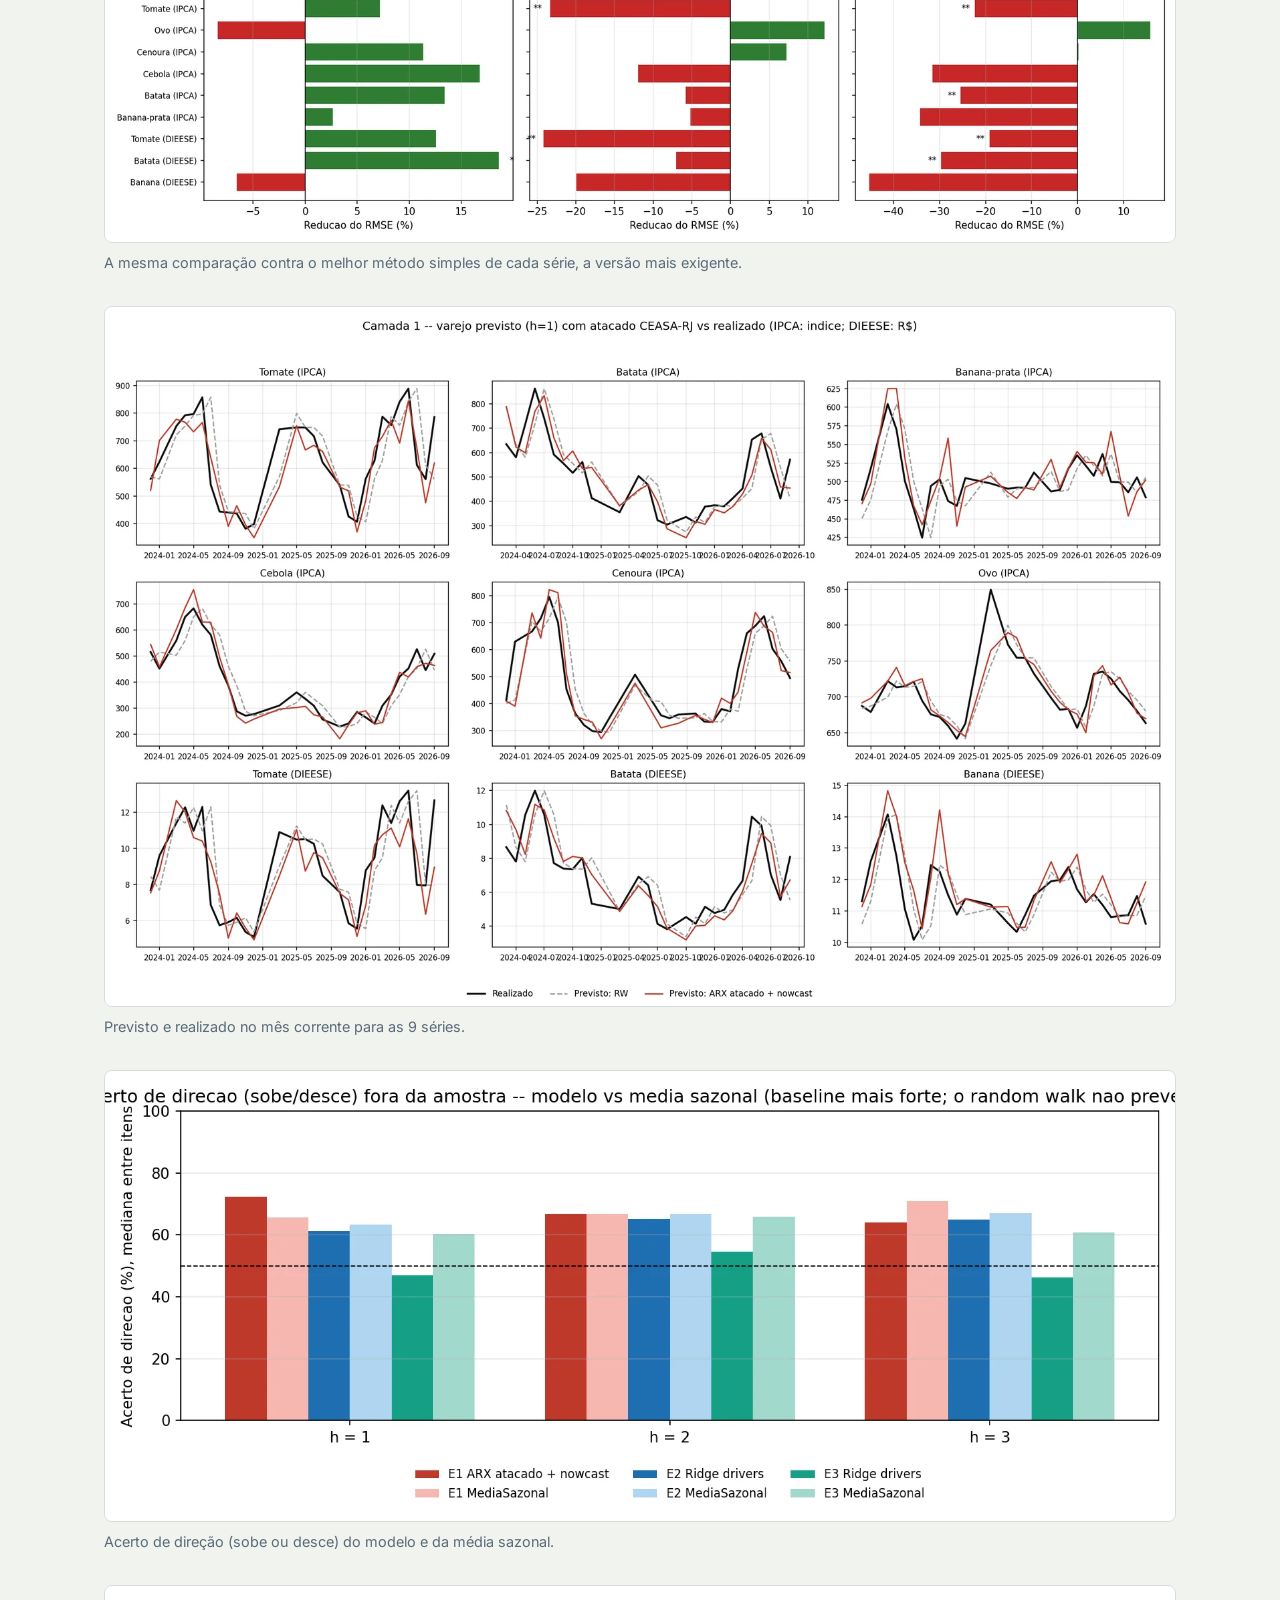
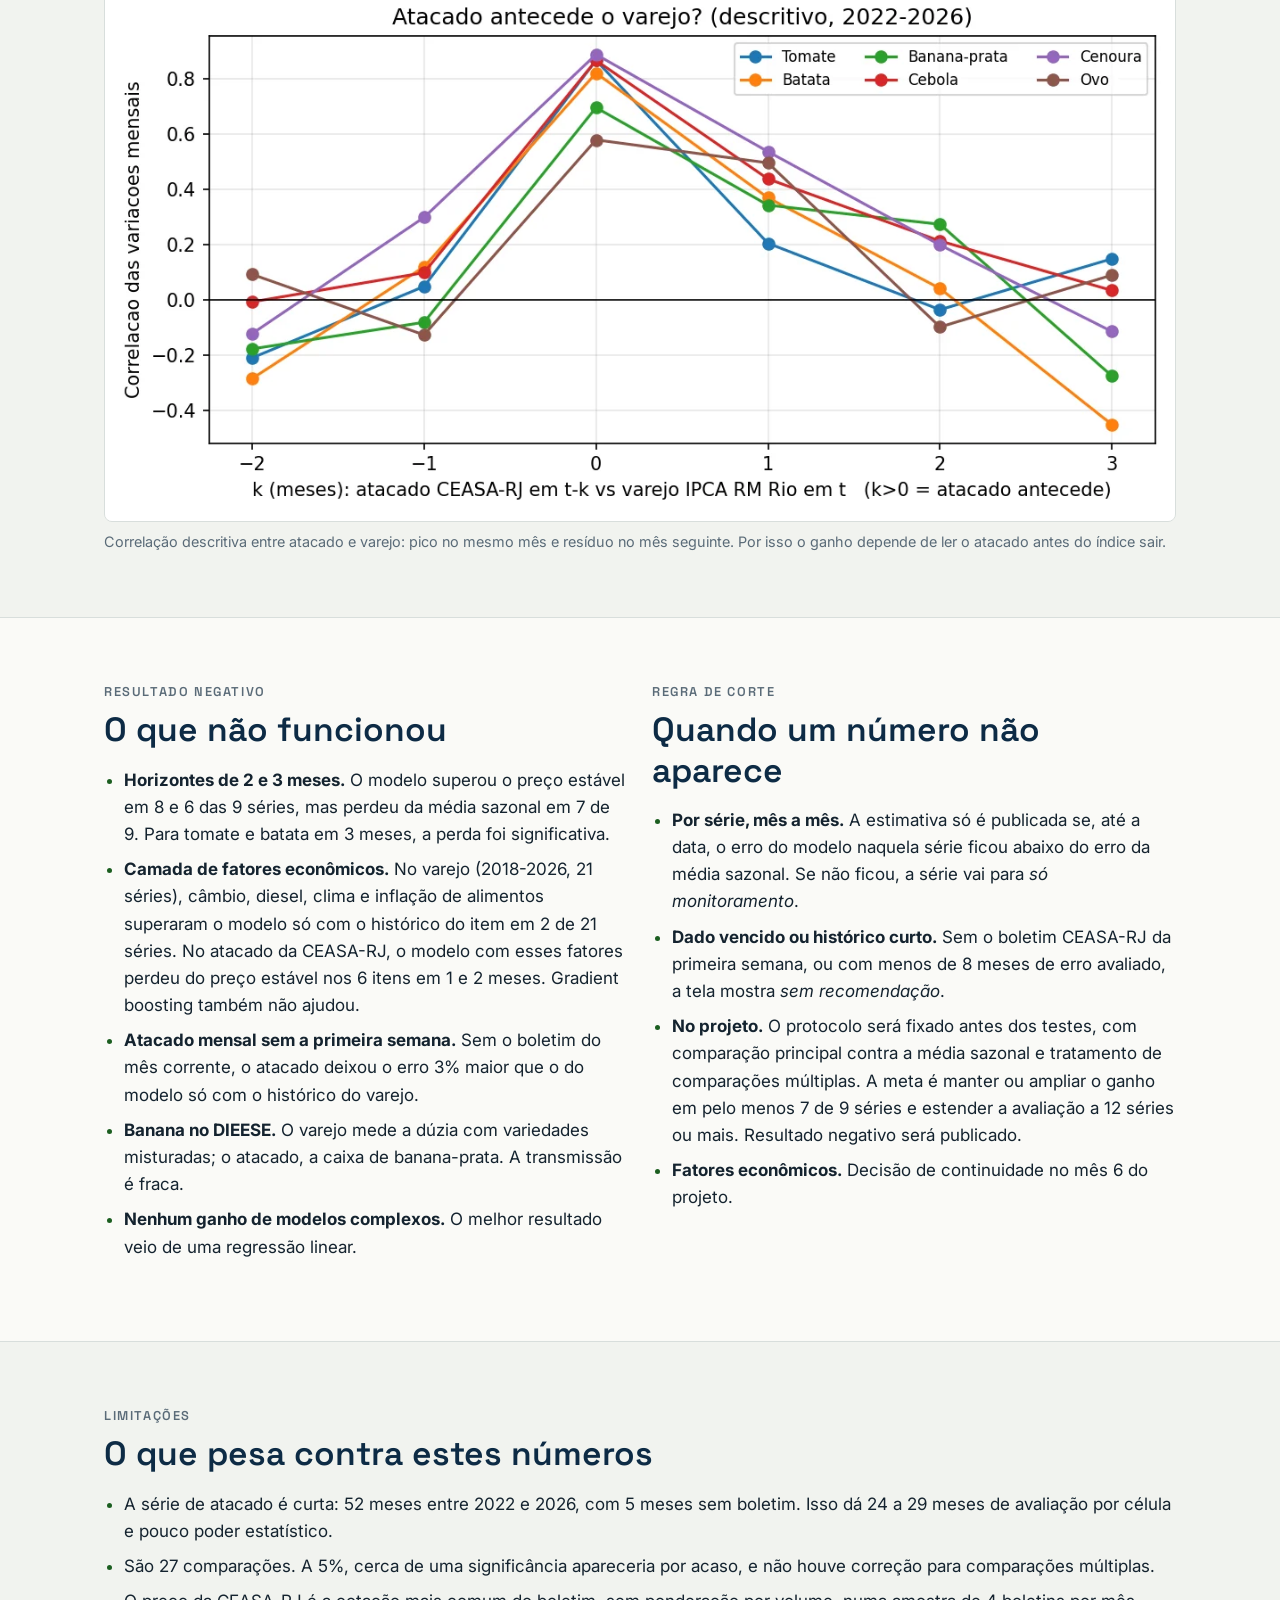
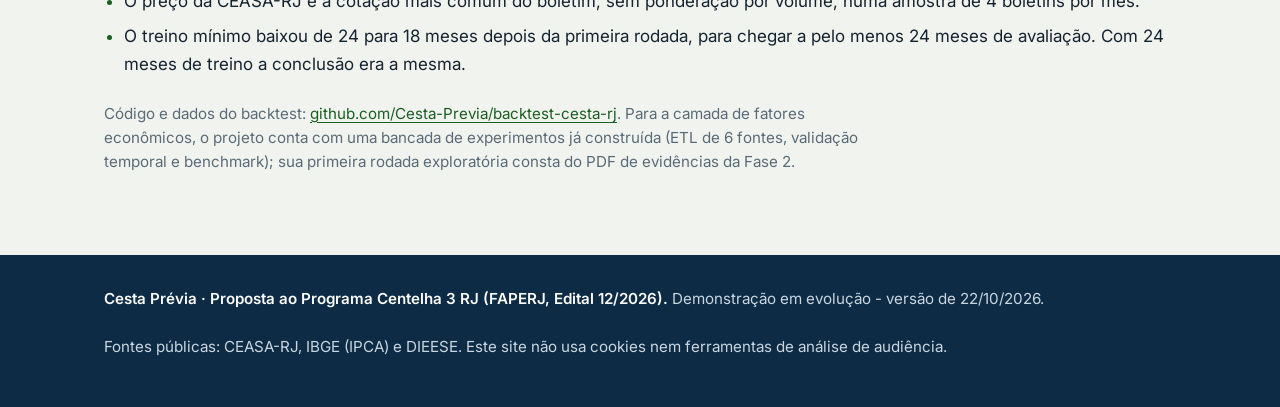
==== commit 41200f34: "acuracia: link do backtest publico e nota sobre a bancada da camada de fatores" ====
--- a/acuracia/index.html
+++ b/acuracia/index.html
@@ -178,7 +178,7 @@
         <li>O preço da CEASA-RJ é a cotação mais comum do boletim, sem ponderação por volume, numa amostra de 4 boletins por mês.</li>
         <li>O treino mínimo baixou de 24 para 18 meses depois da primeira rodada, para chegar a pelo menos 24 meses de avaliação. Com 24 meses de treino a conclusão era a mesma.</li>
       </ul>
-      <p class="ressalva">Código e dados do backtest: repositório público em breve.</p>
+      <p class="ressalva">Código e dados do backtest: <a href="https://github.com/Cesta-Previa/backtest-cesta-rj" rel="noopener">github.com/Cesta-Previa/backtest-cesta-rj</a>. Para a camada de fatores econômicos, o projeto conta com uma bancada de experimentos já construída (ETL de 6 fontes, validação temporal e benchmark); sua primeira rodada exploratória consta do PDF de evidências da Fase 2.</p>
     </div>
   </section>
 </main>
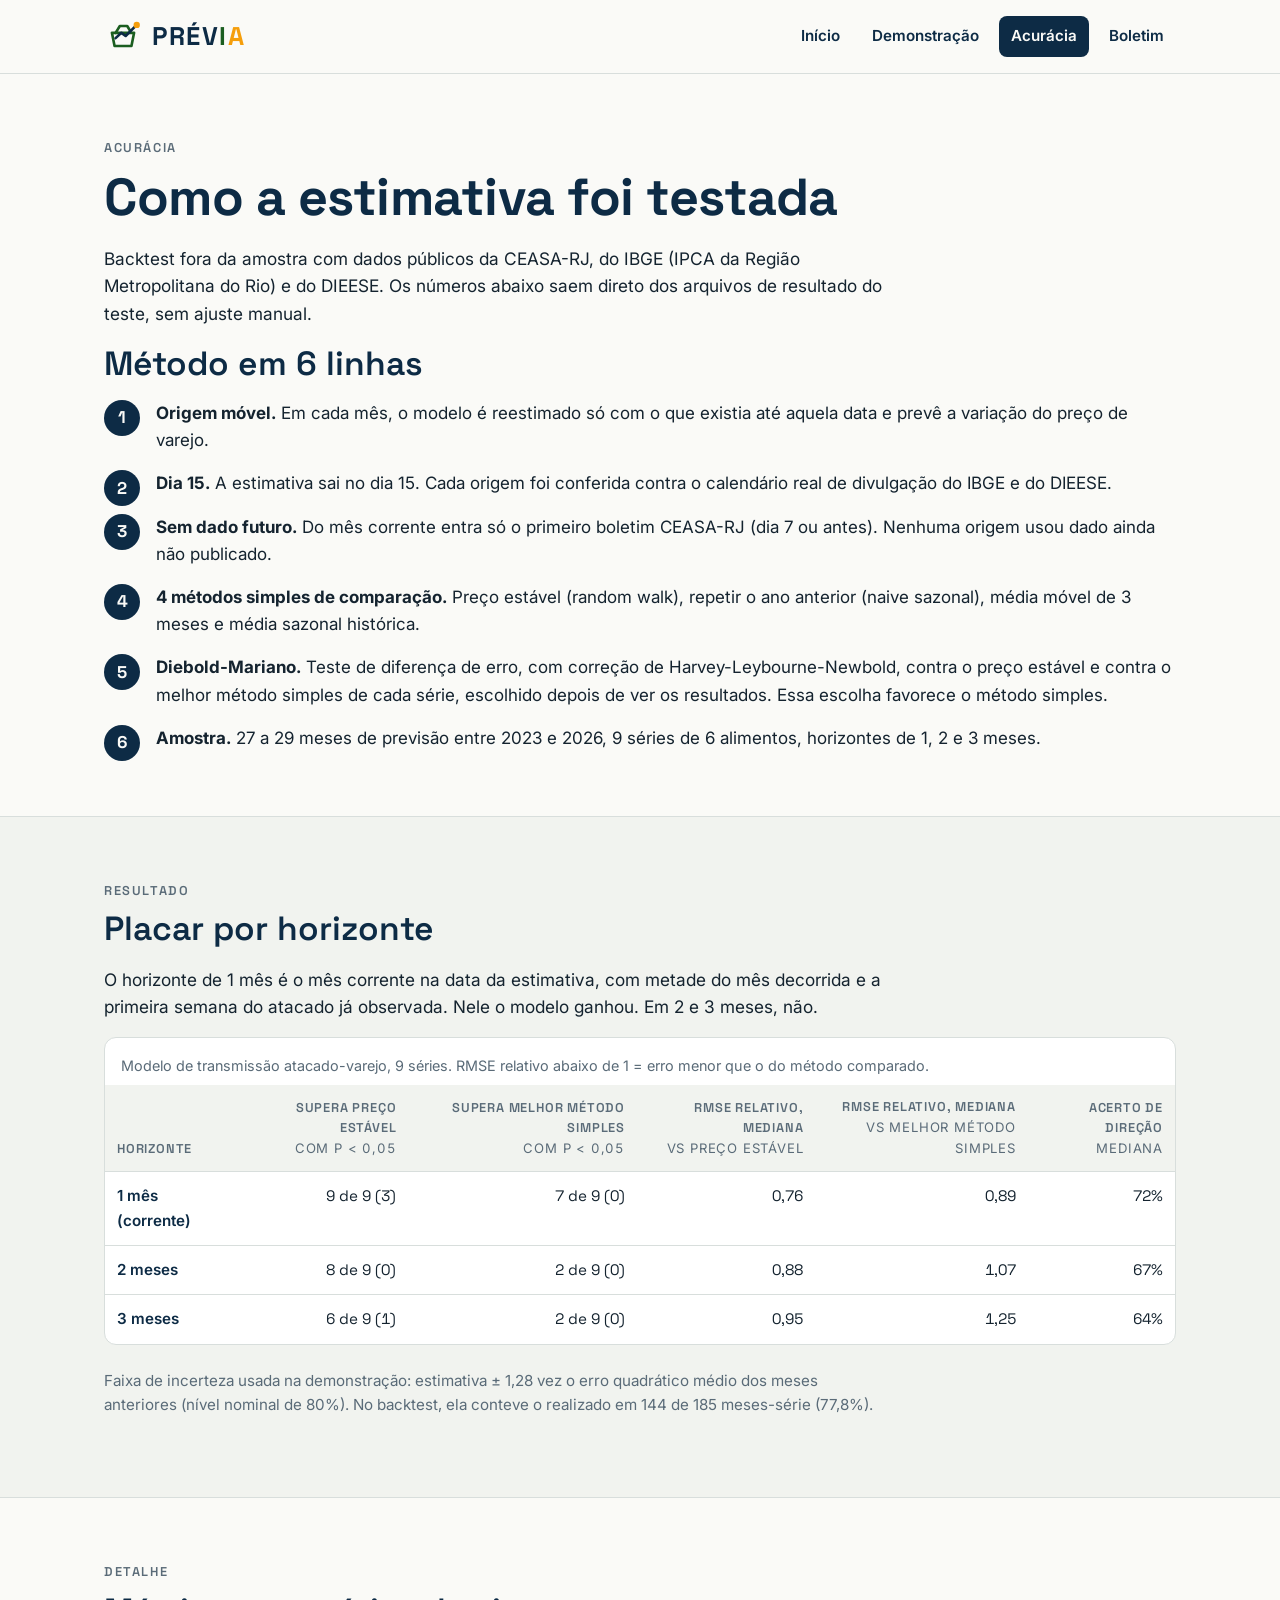
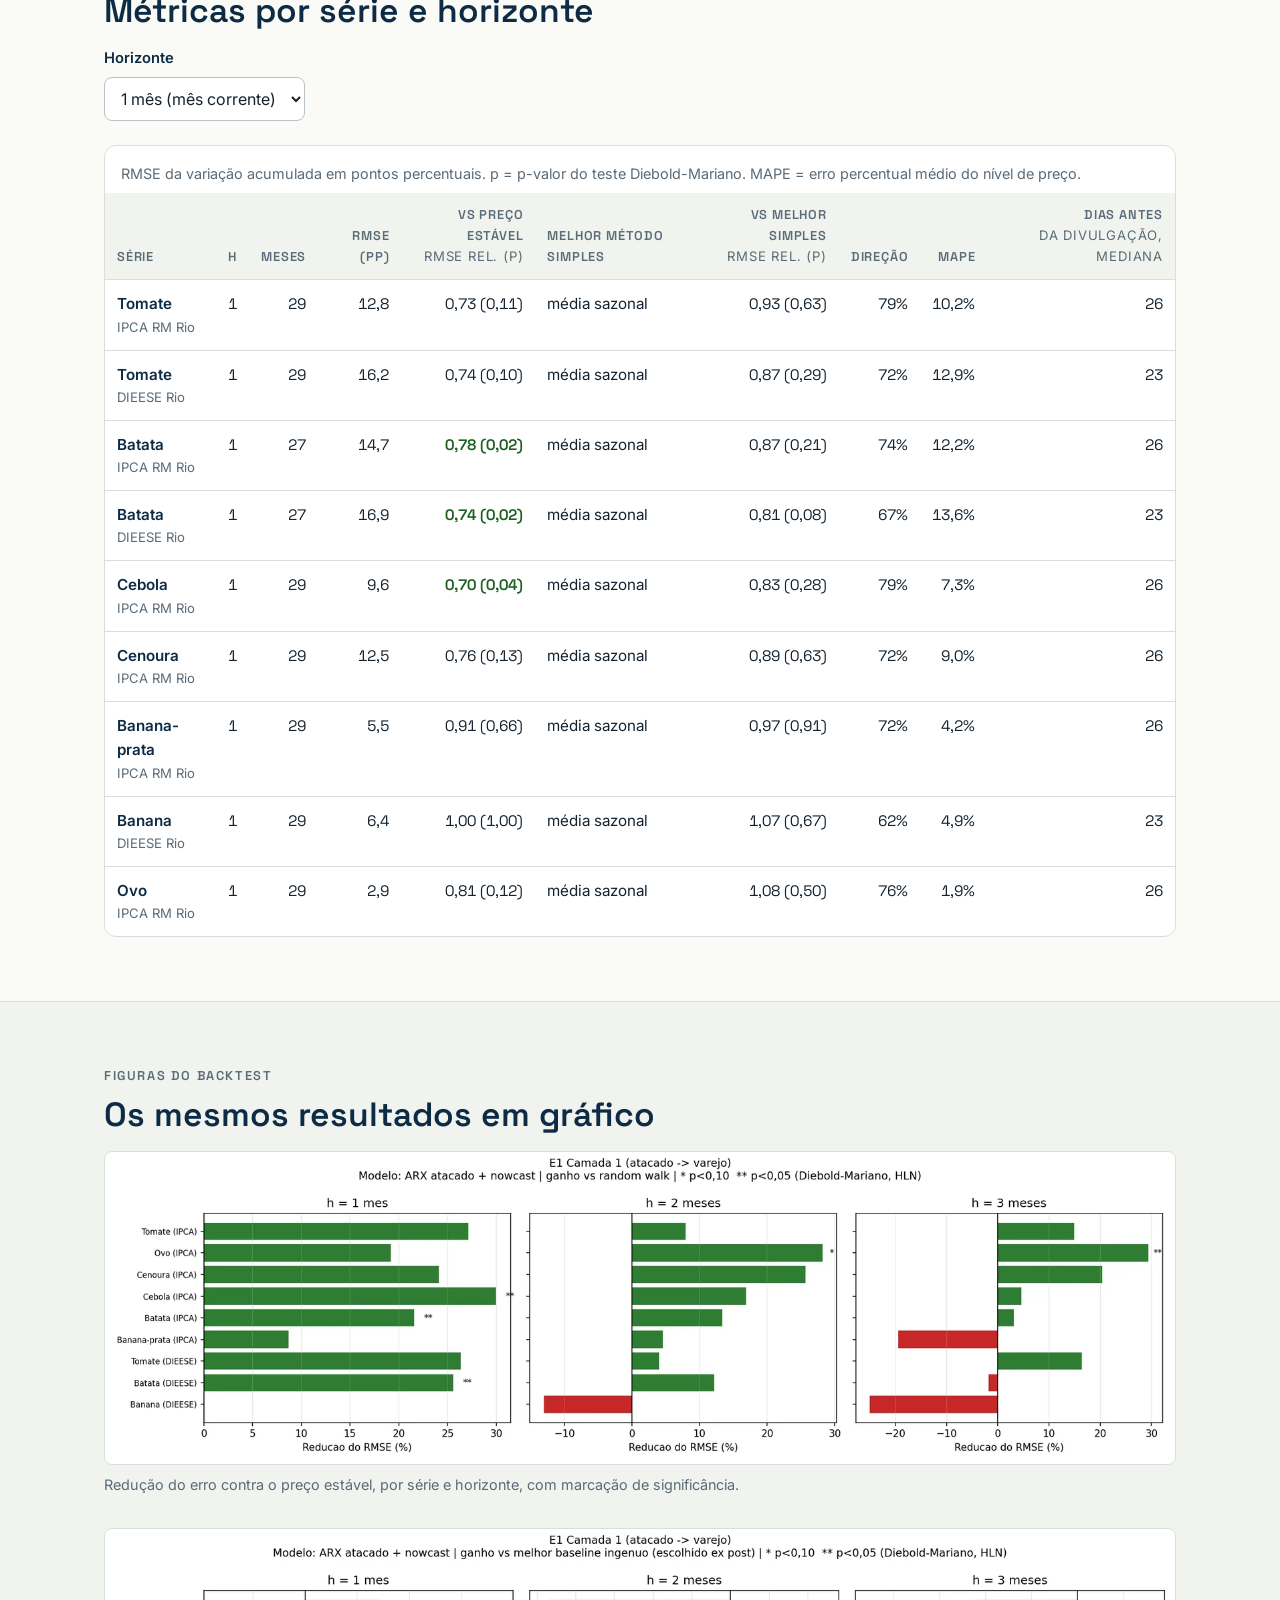
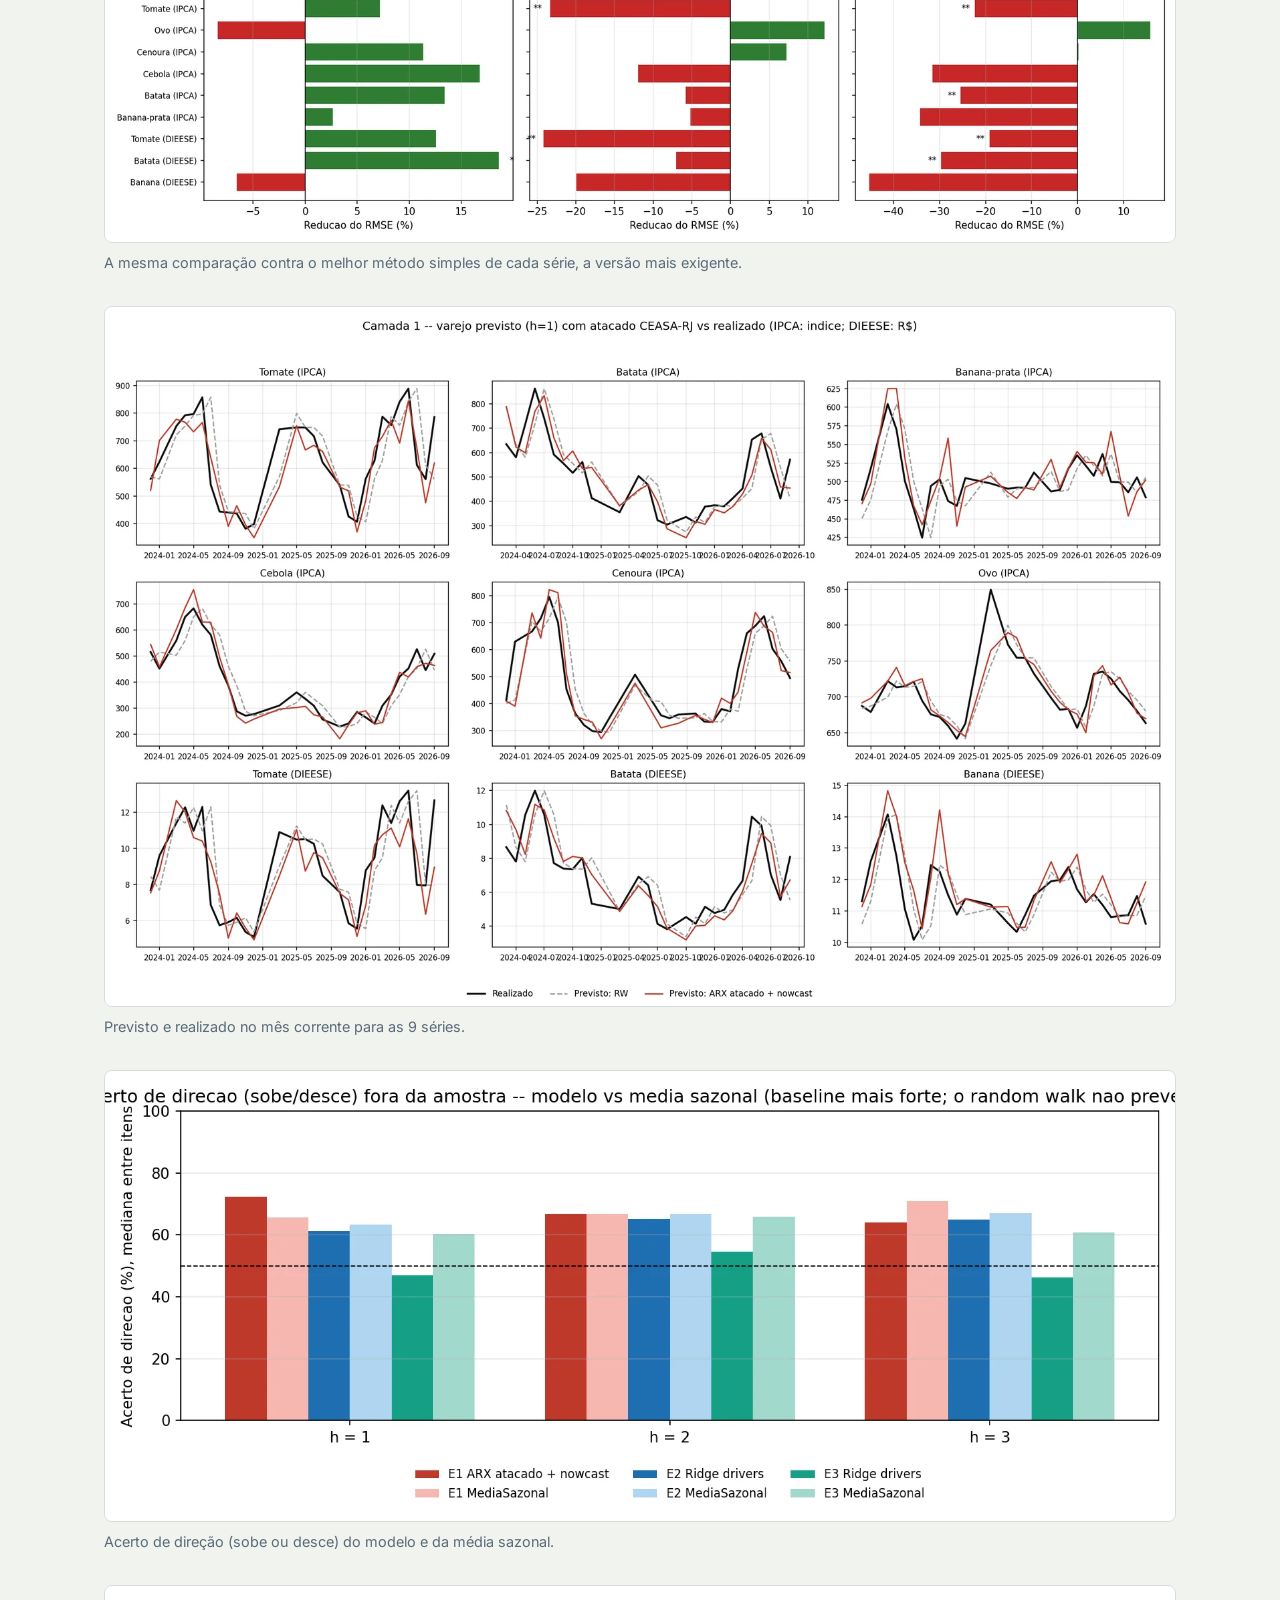
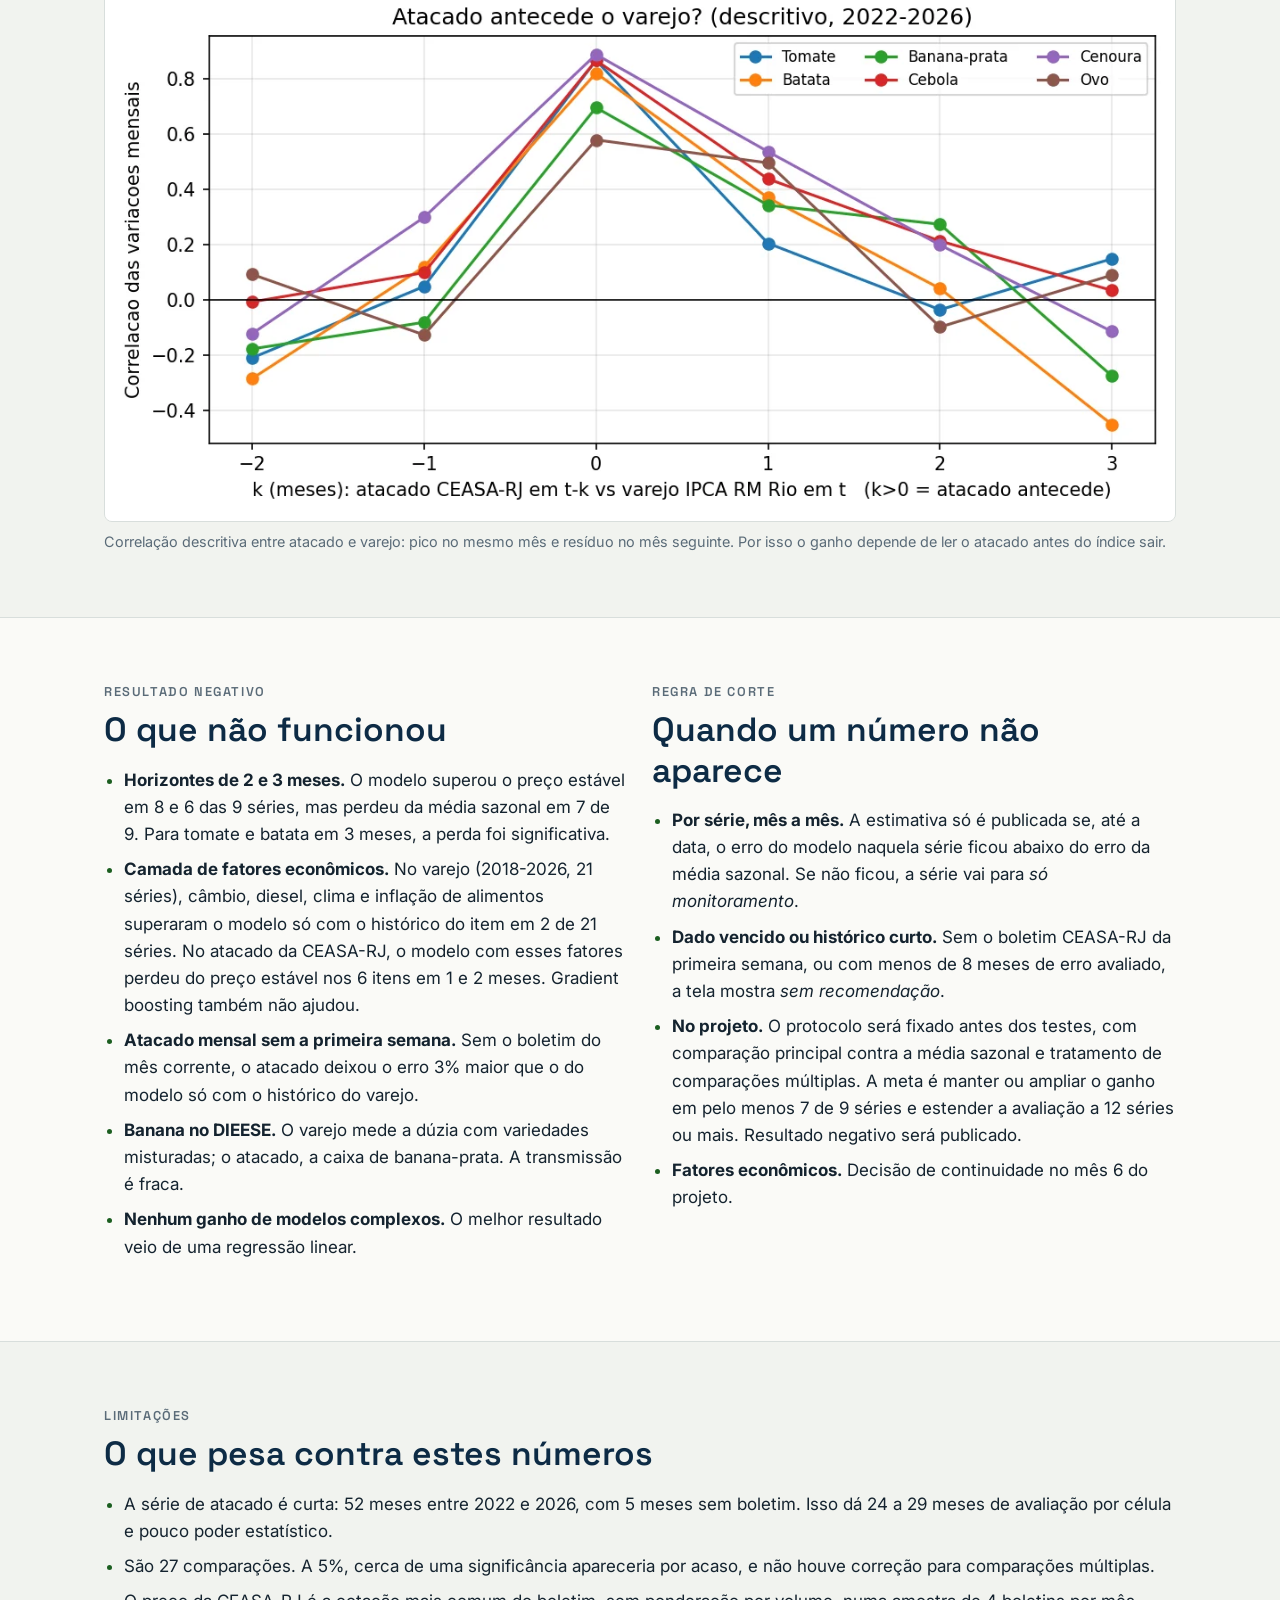
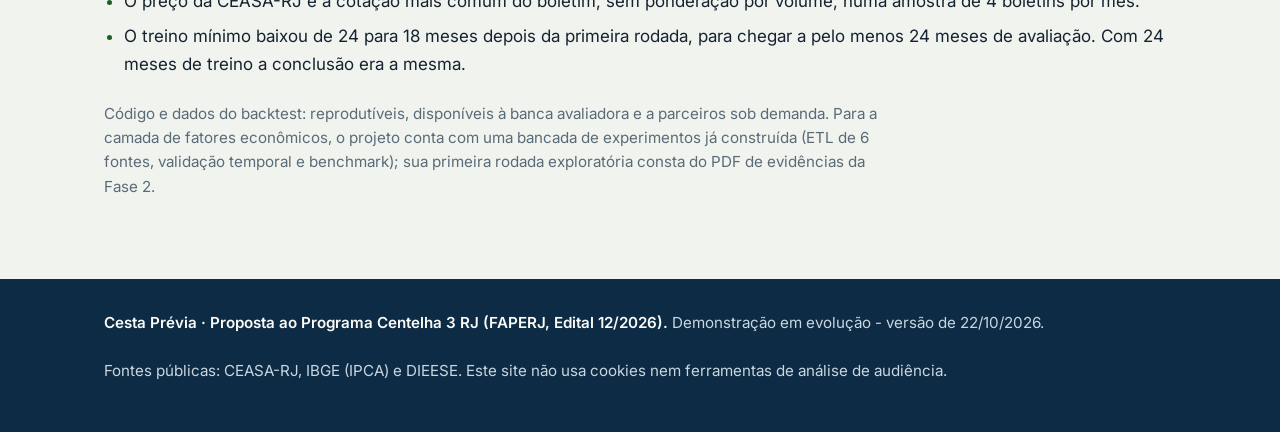
==== commit caa76ca9: "acuracia: codigo do backtest sob demanda" ====
--- a/acuracia/index.html
+++ b/acuracia/index.html
@@ -178,7 +178,7 @@
         <li>O preço da CEASA-RJ é a cotação mais comum do boletim, sem ponderação por volume, numa amostra de 4 boletins por mês.</li>
         <li>O treino mínimo baixou de 24 para 18 meses depois da primeira rodada, para chegar a pelo menos 24 meses de avaliação. Com 24 meses de treino a conclusão era a mesma.</li>
       </ul>
-      <p class="ressalva">Código e dados do backtest: <a href="https://github.com/Cesta-Previa/backtest-cesta-rj" rel="noopener">github.com/Cesta-Previa/backtest-cesta-rj</a>. Para a camada de fatores econômicos, o projeto conta com uma bancada de experimentos já construída (ETL de 6 fontes, validação temporal e benchmark); sua primeira rodada exploratória consta do PDF de evidências da Fase 2.</p>
+      <p class="ressalva">Código e dados do backtest: reprodutíveis, disponíveis à banca avaliadora e a parceiros sob demanda. Para a camada de fatores econômicos, o projeto conta com uma bancada de experimentos já construída (ETL de 6 fontes, validação temporal e benchmark); sua primeira rodada exploratória consta do PDF de evidências da Fase 2.</p>
     </div>
   </section>
 </main>
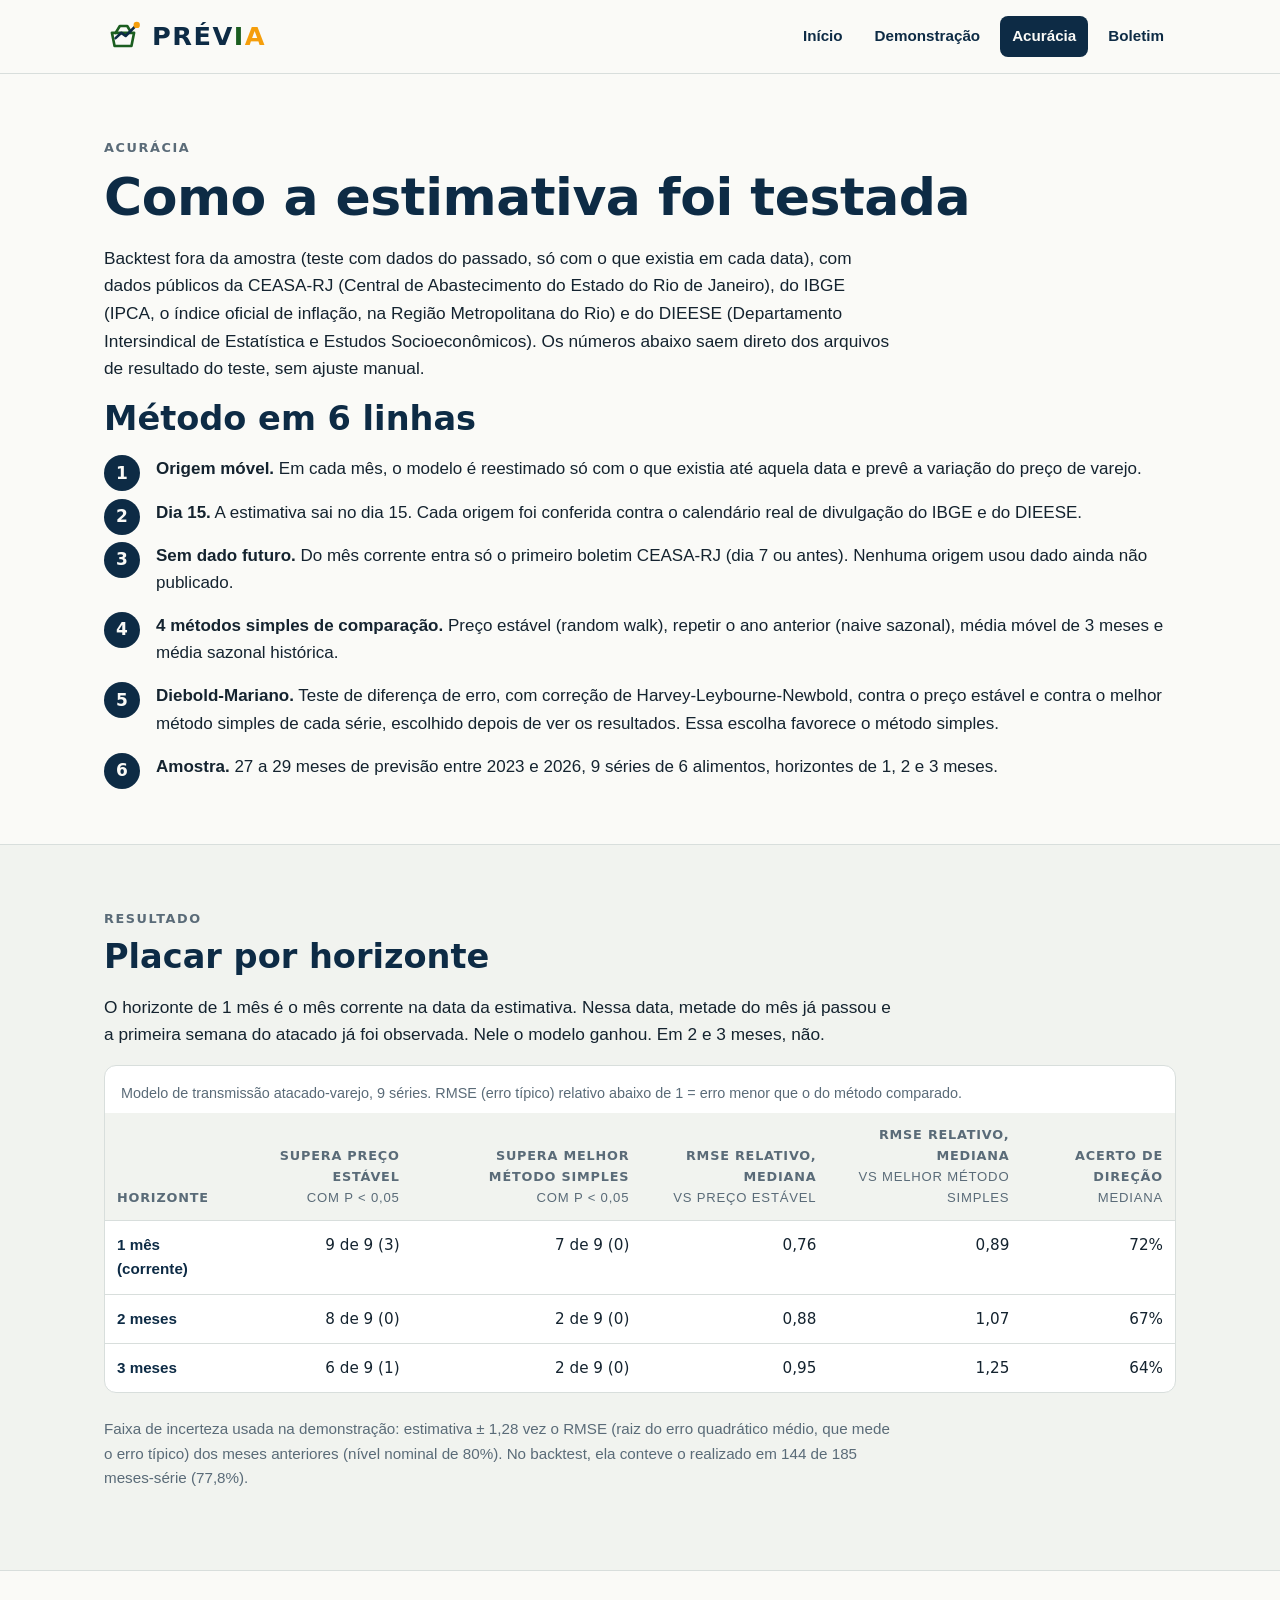
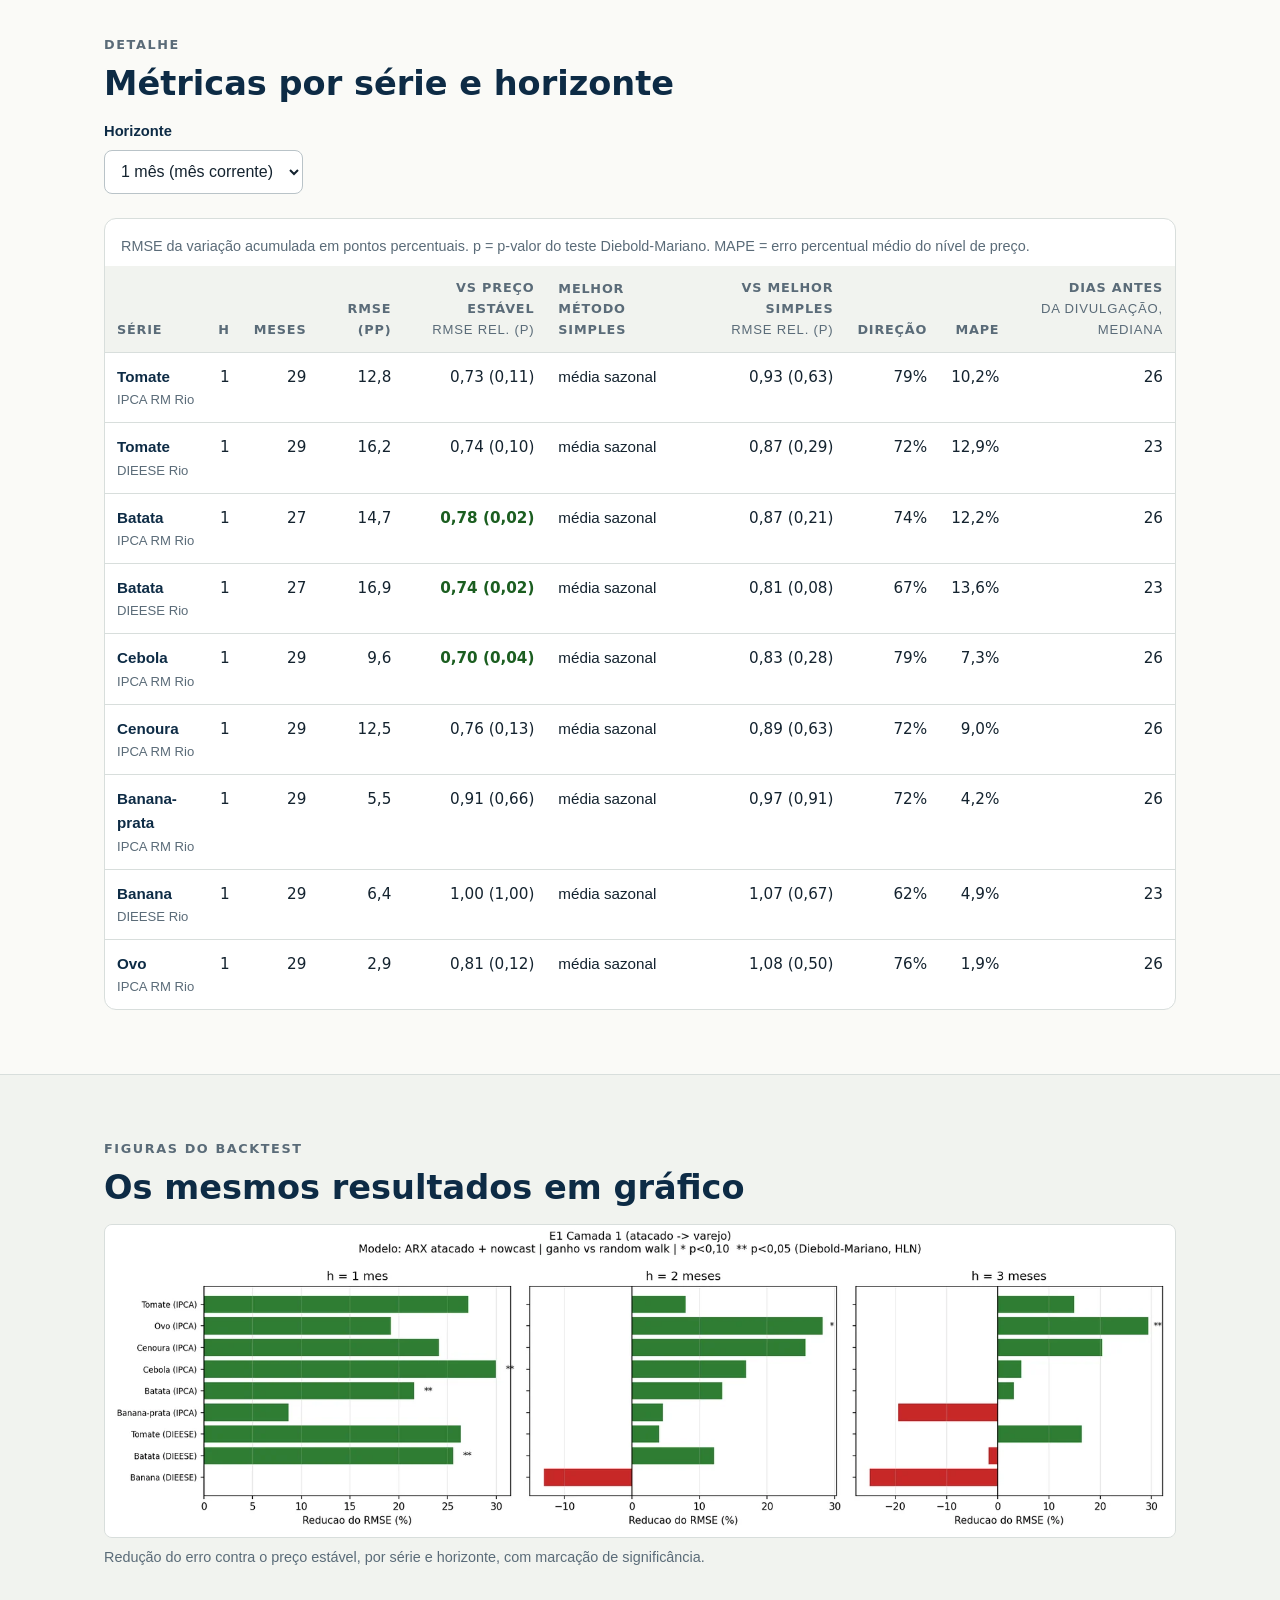
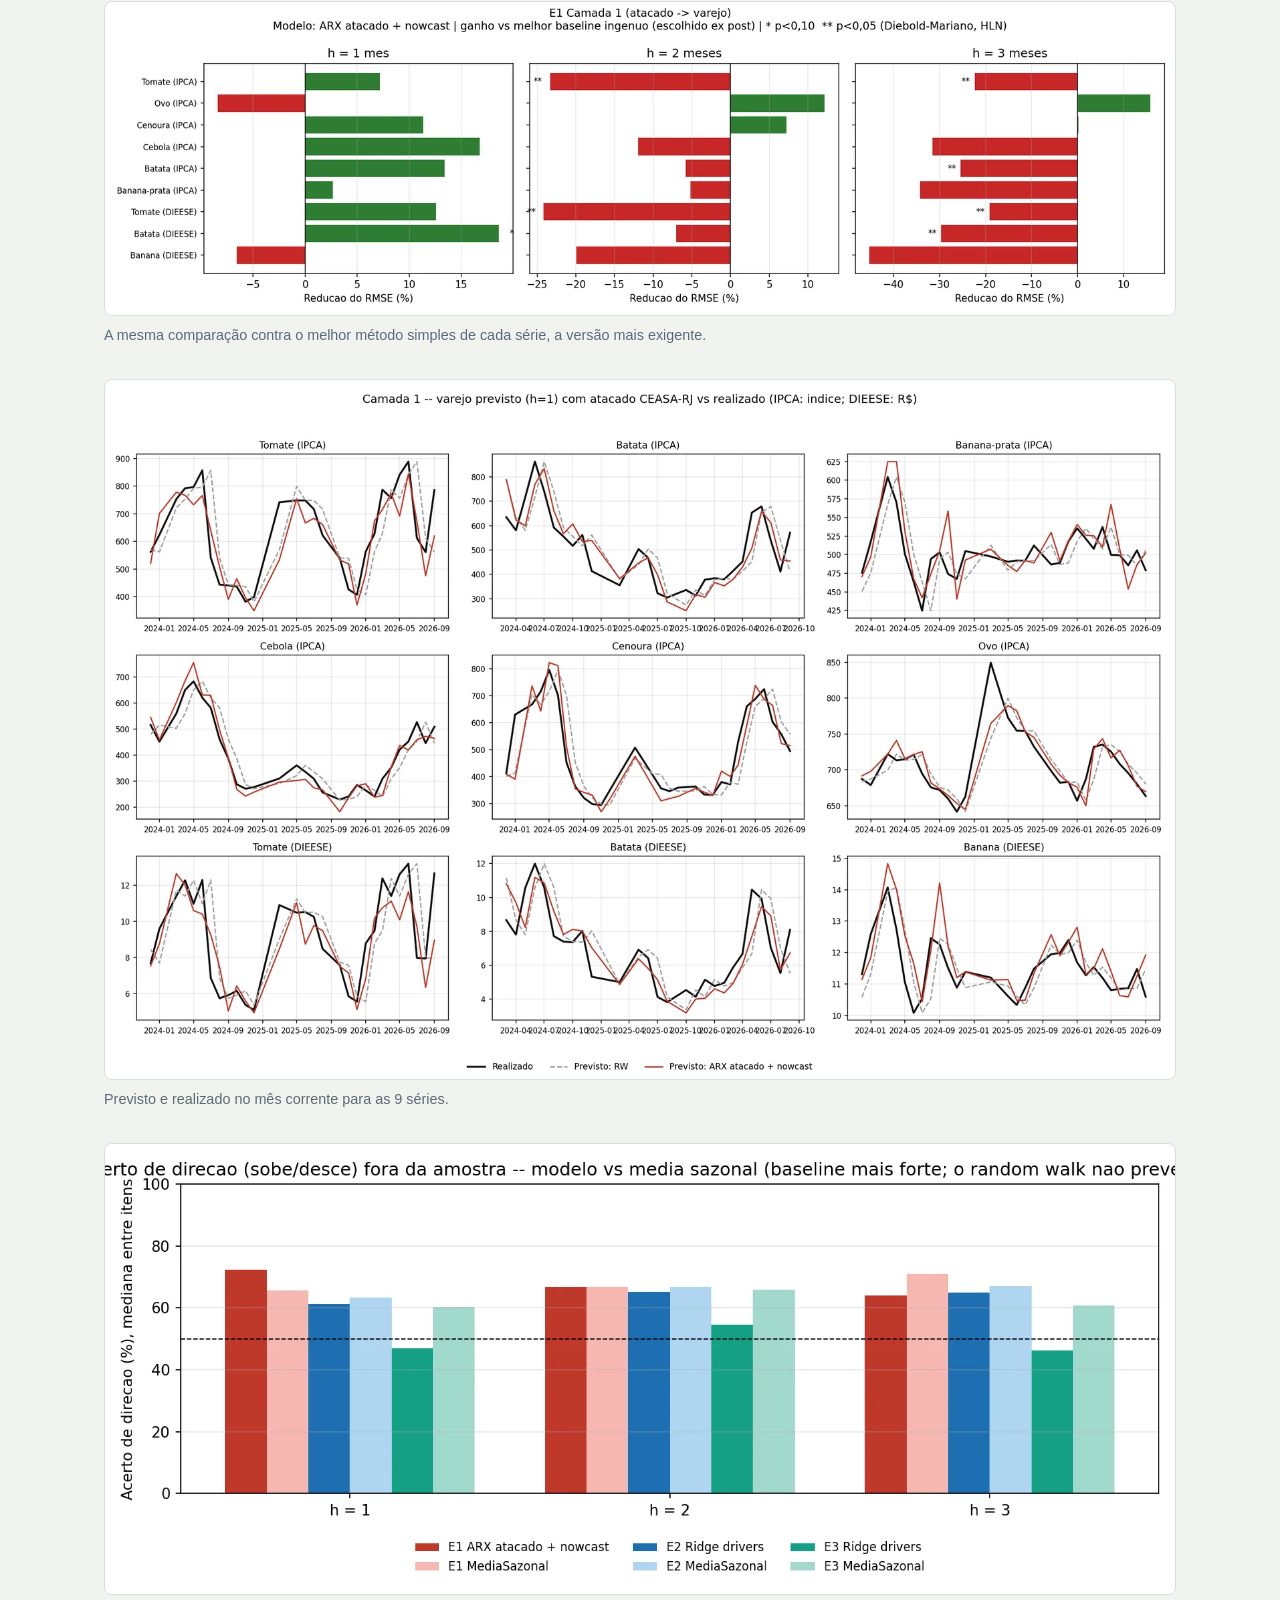
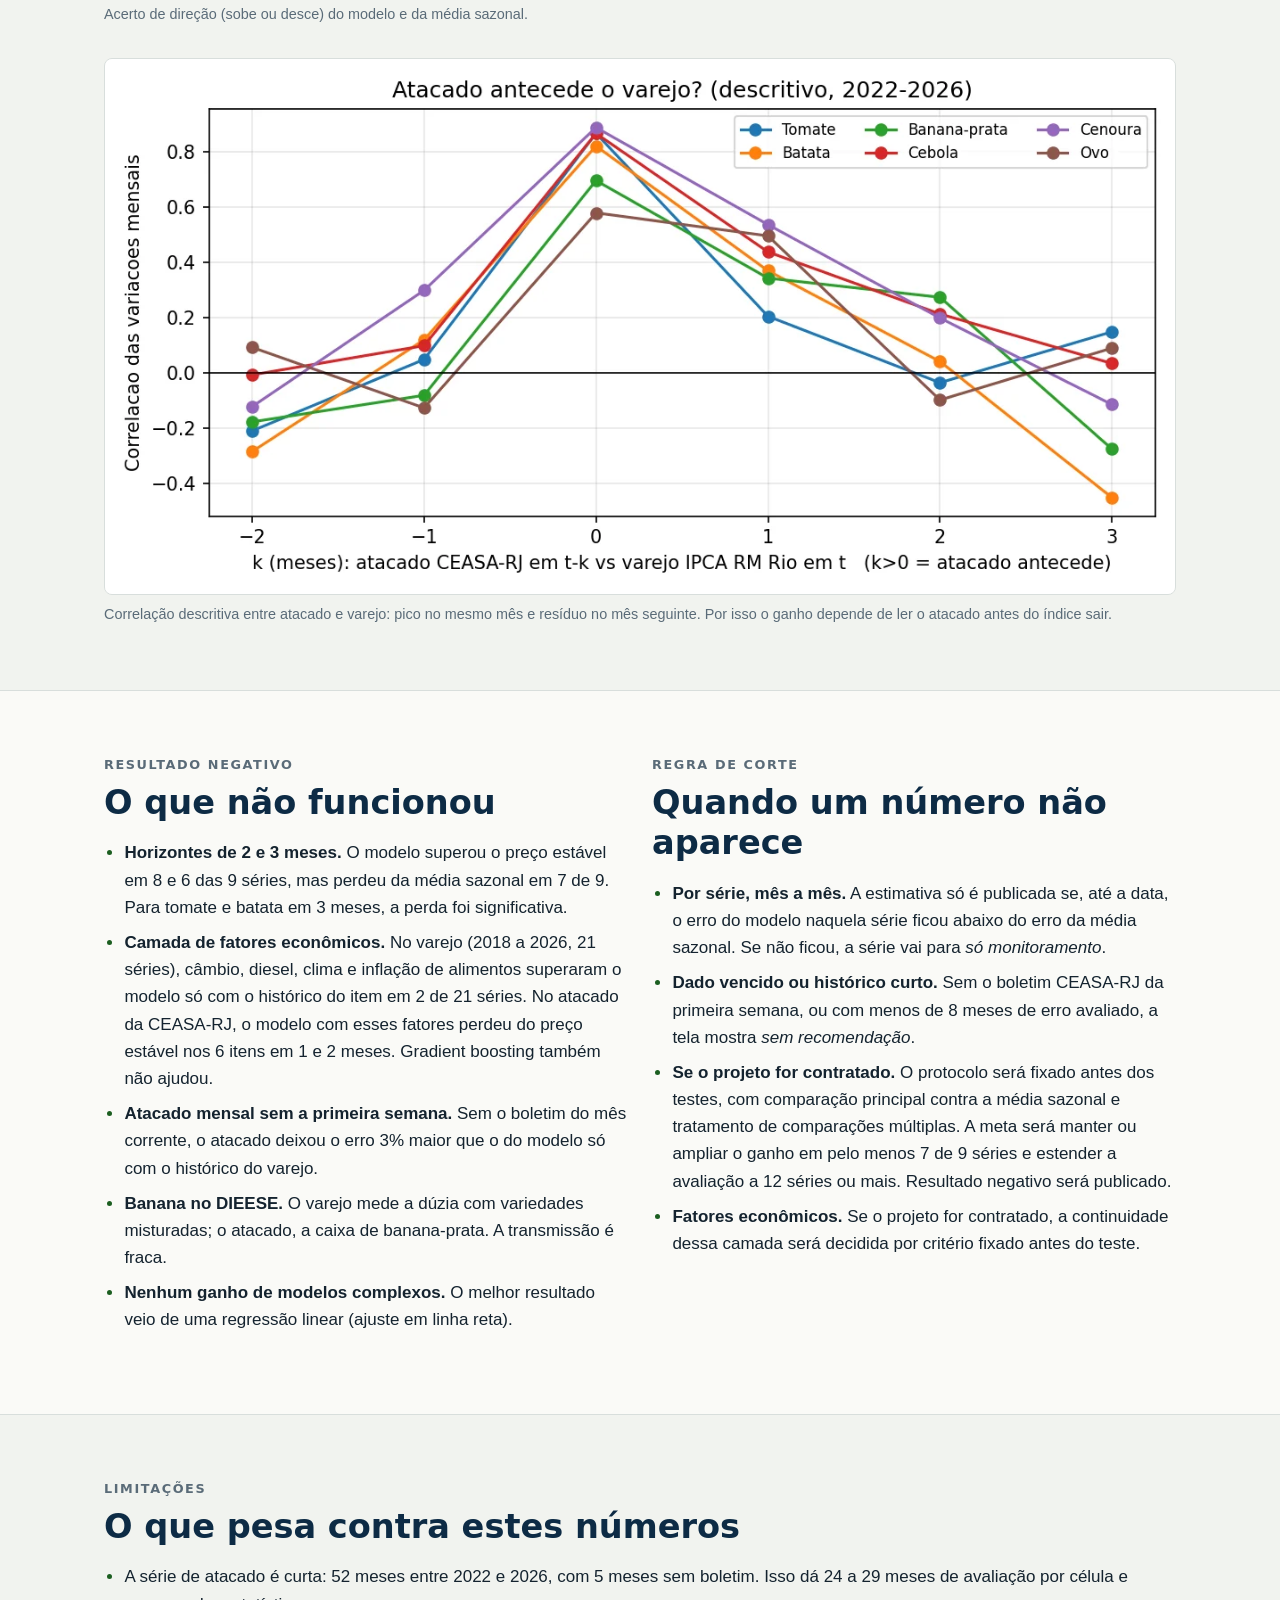
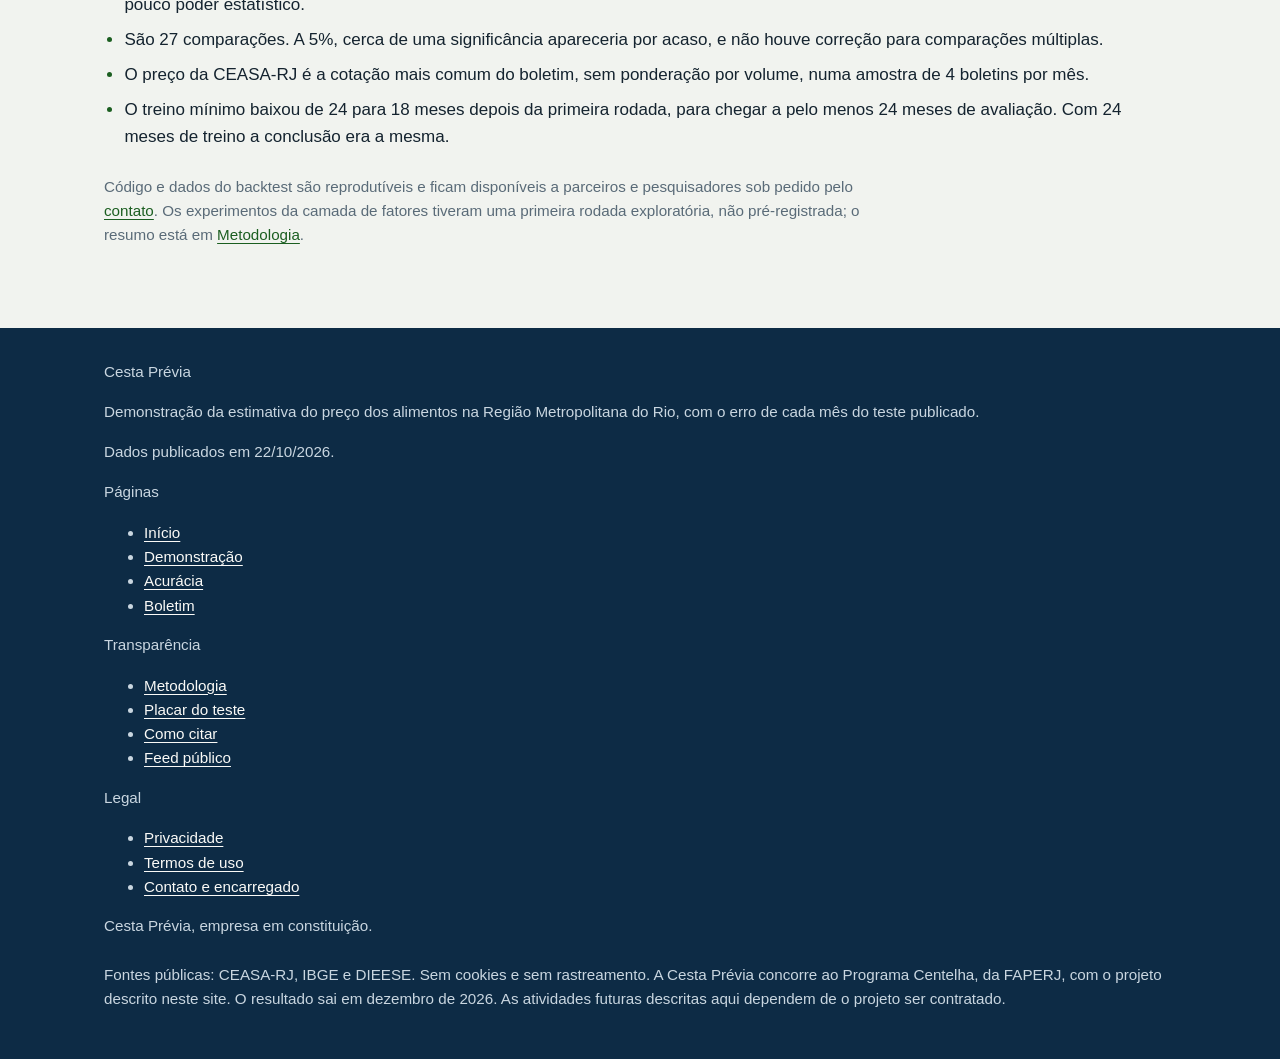
==== commit 63282e04: "fix(texto): o site fala como demonstração e condiciona o planejado Hoje o site é uma demonstração co" ====
--- a/acuracia/index.html
+++ b/acuracia/index.html
@@ -5,15 +5,26 @@
 <meta name="viewport" content="width=device-width, initial-scale=1">
 <title>Acurácia · Cesta Prévia</title>
 <meta name="description" content="Como a PRÉVIA foi testada: backtest fora da amostra com dados públicos, métricas por item e horizonte, figuras, o que não funcionou e a regra de corte.">
+<link rel="canonical" href="https://cestaprevia.com.br/acuracia/">
+<meta property="og:site_name" content="Cesta Prévia">
+<meta property="og:locale" content="pt_BR">
+<meta property="og:type" content="website">
+<meta property="og:url" content="https://cestaprevia.com.br/acuracia/">
+<meta property="og:title" content="Acurácia · Cesta Prévia">
+<meta property="og:description" content="Como a PRÉVIA foi testada: backtest fora da amostra com dados públicos, métricas por item e horizonte, figuras, o que não funcionou e a regra de corte.">
+<meta property="og:image" content="https://cestaprevia.com.br/assets/img/og-previa.png">
+<meta property="og:image:width" content="1200">
+<meta property="og:image:height" content="630">
+<meta property="og:image:alt" content="Logotipo PRÉVIA, com a frase &#39;Estimativa do preço dos alimentos no Rio (demonstração)&#39; e um gráfico de linha com faixa de incerteza.">
+<meta name="twitter:card" content="summary_large_image">
 <meta name="theme-color" content="#0D2B45">
 <link rel="icon" type="image/png" sizes="32x32" href="../assets/img/favicon-32.png">
 <link rel="apple-touch-icon" href="../assets/img/apple-touch-icon.png">
-<link rel="preconnect" href="https://fonts.googleapis.com">
-<link rel="preconnect" href="https://fonts.gstatic.com" crossorigin>
-<link rel="stylesheet" href="https://fonts.googleapis.com/css2?family=Inter:wght@400;500;600;700&family=Space+Grotesk:wght@500;600;700&display=swap">
-<link rel="stylesheet" href="../assets/css/site.css">
-<script src="../assets/js/comum.js" defer></script>
-<script src="../assets/js/acuracia.js" defer></script>
+<link rel="manifest" href="../site.webmanifest">
+<link rel="preload" href="../assets/fonts/space-grotesk-700.woff2" as="font" type="font/woff2" crossorigin>
+<link rel="stylesheet" href="../assets/css/site.css?v=20261022">
+<script src="../assets/js/comum.js?v=20261022" defer></script>
+<script src="../assets/js/acuracia.js?v=20261022" defer></script>
 </head>
 <body>
 <a class="pular" href="#conteudo">Pular para o conteúdo</a>
@@ -36,11 +47,12 @@
 </header>
 
 <main id="conteudo">
+<noscript><div class="aviso-js"><div class="container"><p>Esta página monta tabelas a partir de arquivos JSON públicos. Sem JavaScript, baixe <a href="/data/metricas.json">data/metricas.json</a>; as figuras abaixo mostram os mesmos resultados.</p></div></div></noscript>
   <section class="secao" aria-labelledby="t-acc">
     <div class="container">
       <span class="rotulo">Acurácia</span>
       <h1 id="t-acc">Como a estimativa foi testada</h1>
-      <p class="intro">Backtest fora da amostra com dados públicos da CEASA-RJ, do IBGE (IPCA da Região Metropolitana do Rio) e do DIEESE. Os números abaixo saem direto dos arquivos de resultado do teste, sem ajuste manual.</p>
+      <p class="intro">Backtest fora da amostra (teste com dados do passado, só com o que existia em cada data), com dados públicos da CEASA-RJ (Central de Abastecimento do Estado do Rio de Janeiro), do IBGE (IPCA, o índice oficial de inflação, na Região Metropolitana do Rio) e do DIEESE (Departamento Intersindical de Estatística e Estudos Socioeconômicos). Os números abaixo saem direto dos arquivos de resultado do teste, sem ajuste manual.</p>
 
       <h2>Método em 6 linhas</h2>
       <ol class="passos">
@@ -54,14 +66,14 @@
     </div>
   </section>
 
-  <section class="secao secao-suave" aria-labelledby="t-placar">
+  <section class="secao secao-suave" id="placar" aria-labelledby="t-placar">
     <div class="container">
       <span class="rotulo">Resultado</span>
       <h2 id="t-placar">Placar por horizonte</h2>
-      <p class="intro">O horizonte de 1 mês é o mês corrente na data da estimativa, com metade do mês decorrida e a primeira semana do atacado já observada. Nele o modelo ganhou. Em 2 e 3 meses, não.</p>
+      <p class="intro">O horizonte de 1 mês é o mês corrente na data da estimativa. Nessa data, metade do mês já passou e a primeira semana do atacado já foi observada. Nele o modelo ganhou. Em 2 e 3 meses, não.</p>
       <div class="tabela-rolagem" tabindex="0" role="region" aria-labelledby="cap-placar">
         <table>
-          <caption id="cap-placar">Modelo de transmissão atacado-varejo, 9 séries. RMSE relativo abaixo de 1 = erro menor que o do método comparado.</caption>
+          <caption id="cap-placar">Modelo de transmissão atacado-varejo, 9 séries. RMSE (erro típico) relativo abaixo de 1 = erro menor que o do método comparado.</caption>
           <thead><tr>
             <th scope="col">Horizonte</th>
             <th scope="col" class="n">Supera preço estável<span class="sub">com p &lt; 0,05</span></th>
@@ -149,10 +161,10 @@
         <h2 id="t-nao">O que não funcionou</h2>
         <ul class="lista">
           <li><strong>Horizontes de 2 e 3 meses.</strong> O modelo superou o preço estável em 8 e 6 das 9 séries, mas perdeu da média sazonal em 7 de 9. Para tomate e batata em 3 meses, a perda foi significativa.</li>
-          <li><strong>Camada de fatores econômicos.</strong> No varejo (2018-2026, 21 séries), câmbio, diesel, clima e inflação de alimentos superaram o modelo só com o histórico do item em 2 de 21 séries. No atacado da CEASA-RJ, o modelo com esses fatores perdeu do preço estável nos 6 itens em 1 e 2 meses. Gradient boosting também não ajudou.</li>
+          <li><strong>Camada de fatores econômicos.</strong> No varejo (2018 a 2026, 21 séries), câmbio, diesel, clima e inflação de alimentos superaram o modelo só com o histórico do item em 2 de 21 séries. No atacado da CEASA-RJ, o modelo com esses fatores perdeu do preço estável nos 6 itens em 1 e 2 meses. Gradient boosting também não ajudou.</li>
           <li><strong>Atacado mensal sem a primeira semana.</strong> Sem o boletim do mês corrente, o atacado deixou o erro 3% maior que o do modelo só com o histórico do varejo.</li>
           <li><strong>Banana no DIEESE.</strong> O varejo mede a dúzia com variedades misturadas; o atacado, a caixa de banana-prata. A transmissão é fraca.</li>
-          <li><strong>Nenhum ganho de modelos complexos.</strong> O melhor resultado veio de uma regressão linear.</li>
+          <li><strong>Nenhum ganho de modelos complexos.</strong> O melhor resultado veio de uma regressão linear (ajuste em linha reta).</li>
         </ul>
       </div>
       <div>
@@ -161,8 +173,8 @@
         <ul class="lista">
           <li><strong>Por série, mês a mês.</strong> A estimativa só é publicada se, até a data, o erro do modelo naquela série ficou abaixo do erro da média sazonal. Se não ficou, a série vai para <em>só monitoramento</em>.</li>
           <li><strong>Dado vencido ou histórico curto.</strong> Sem o boletim CEASA-RJ da primeira semana, ou com menos de 8 meses de erro avaliado, a tela mostra <em>sem recomendação</em>.</li>
-          <li><strong>No projeto.</strong> O protocolo será fixado antes dos testes, com comparação principal contra a média sazonal e tratamento de comparações múltiplas. A meta é manter ou ampliar o ganho em pelo menos 7 de 9 séries e estender a avaliação a 12 séries ou mais. Resultado negativo será publicado.</li>
-          <li><strong>Fatores econômicos.</strong> Decisão de continuidade no mês 6 do projeto.</li>
+          <li><strong>Se o projeto for contratado.</strong> O protocolo será fixado antes dos testes, com comparação principal contra a média sazonal e tratamento de comparações múltiplas. A meta será manter ou ampliar o ganho em pelo menos 7 de 9 séries e estender a avaliação a 12 séries ou mais. Resultado negativo será publicado.</li>
+          <li><strong>Fatores econômicos.</strong> Se o projeto for contratado, a continuidade dessa camada será decidida por critério fixado antes do teste.</li>
         </ul>
       </div>
     </div>
@@ -178,15 +190,52 @@
         <li>O preço da CEASA-RJ é a cotação mais comum do boletim, sem ponderação por volume, numa amostra de 4 boletins por mês.</li>
         <li>O treino mínimo baixou de 24 para 18 meses depois da primeira rodada, para chegar a pelo menos 24 meses de avaliação. Com 24 meses de treino a conclusão era a mesma.</li>
       </ul>
-      <p class="ressalva">Código e dados do backtest: reprodutíveis, disponíveis à banca avaliadora e a parceiros sob demanda. Para a camada de fatores econômicos, o projeto conta com uma bancada de experimentos já construída (ETL de 6 fontes, validação temporal e benchmark); sua primeira rodada exploratória consta do PDF de evidências da Fase 2.</p>
+      <p class="ressalva">Código e dados do backtest são reprodutíveis e ficam disponíveis a parceiros e pesquisadores sob pedido pelo <a href="/contato/">contato</a>. Os experimentos da camada de fatores tiveram uma primeira rodada exploratória, não pré-registrada; o resumo está em <a href="/metodologia/#fatores">Metodologia</a>.</p>
     </div>
   </section>
 </main>
 
 <footer class="rodape">
   <div class="container">
-    <p><strong>Cesta Prévia · Proposta ao Programa Centelha 3 RJ (FAPERJ, Edital 12/2026).</strong> Demonstração em evolução - versão de 22/10/2026.</p>
-    <p>Fontes públicas: CEASA-RJ, IBGE (IPCA) e DIEESE. Este site não usa cookies nem ferramentas de análise de audiência.</p>
+    <div class="rodape-grade">
+      <div>
+        <p class="rodape-marca">Cesta Prévia</p>
+        <p>Demonstração da estimativa do preço dos alimentos na Região Metropolitana do Rio, com o erro de cada mês do teste publicado.</p>
+        <p>Dados publicados em <time data-site="versao">data indisponível</time>.</p>
+      </div>
+      <nav class="rodape-nav" aria-label="Rodapé">
+      <div>
+        <p class="rodape-titulo">Páginas</p>
+        <ul>
+          <li><a href="/">Início</a></li>
+          <li><a href="/demo/">Demonstração</a></li>
+          <li><a href="/acuracia/">Acurácia</a></li>
+          <li><a href="/boletim/">Boletim</a></li>
+        </ul>
+      </div>
+      <div>
+        <p class="rodape-titulo">Transparência</p>
+        <ul>
+          <li><a href="/metodologia/">Metodologia</a></li>
+          <li><a href="/acuracia/#placar">Placar do teste</a></li>
+          <li><a href="/metodologia/#como-citar">Como citar</a></li>
+          <li><a href="/metodologia/#feed">Feed público</a></li>
+        </ul>
+      </div>
+      <div>
+        <p class="rodape-titulo">Legal</p>
+        <ul>
+          <li><a href="/privacidade/">Privacidade</a></li>
+          <li><a href="/termos/">Termos de uso</a></li>
+          <li><a href="/contato/">Contato e encarregado</a></li>
+        </ul>
+        <p>Cesta Prévia, empresa em constituição.</p>
+      </div>
+      </nav>
+    </div>
+    <div class="rodape-fim">
+      <p>Fontes públicas: CEASA-RJ, IBGE e DIEESE. Sem cookies e sem rastreamento. A Cesta Prévia concorre ao Programa Centelha, da FAPERJ, com o projeto descrito neste site. O resultado sai em dezembro de 2026. As atividades futuras descritas aqui dependem de o projeto ser contratado.</p>
+    </div>
   </div>
 </footer>
 </body>
